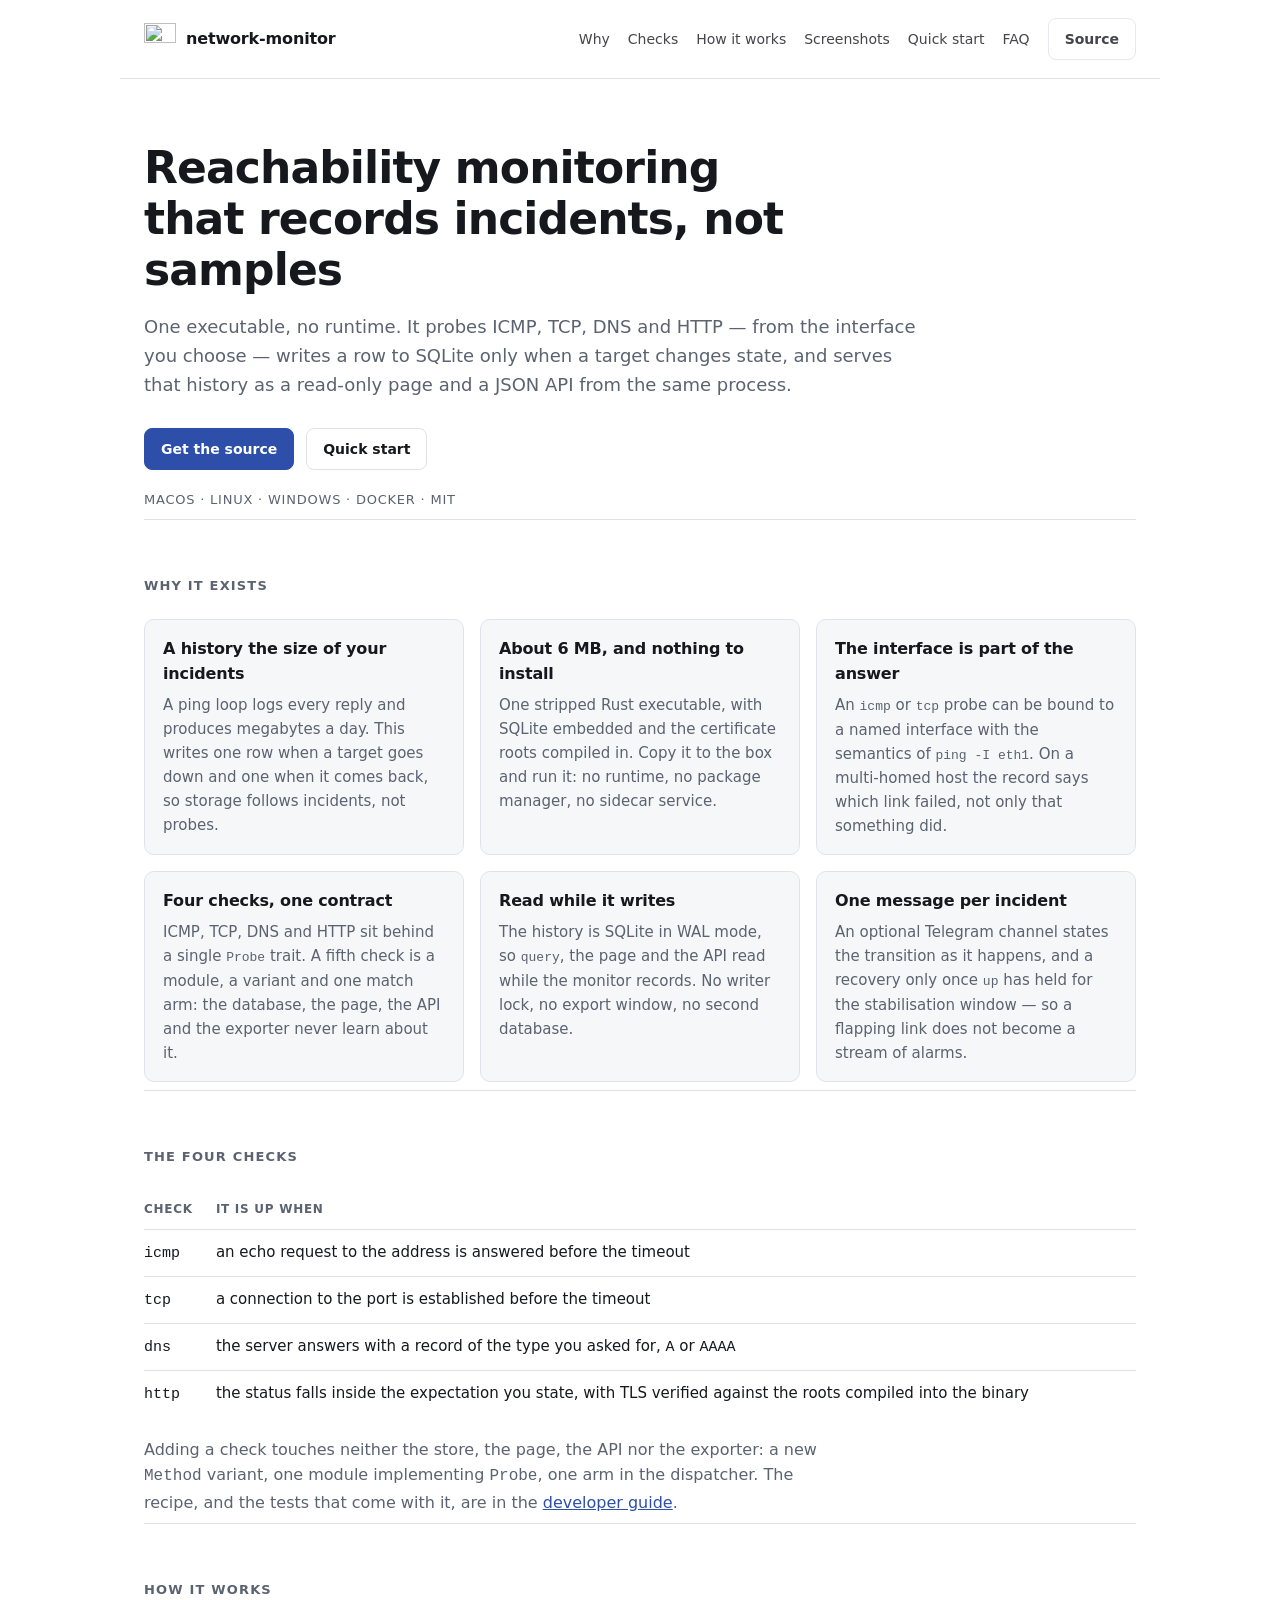
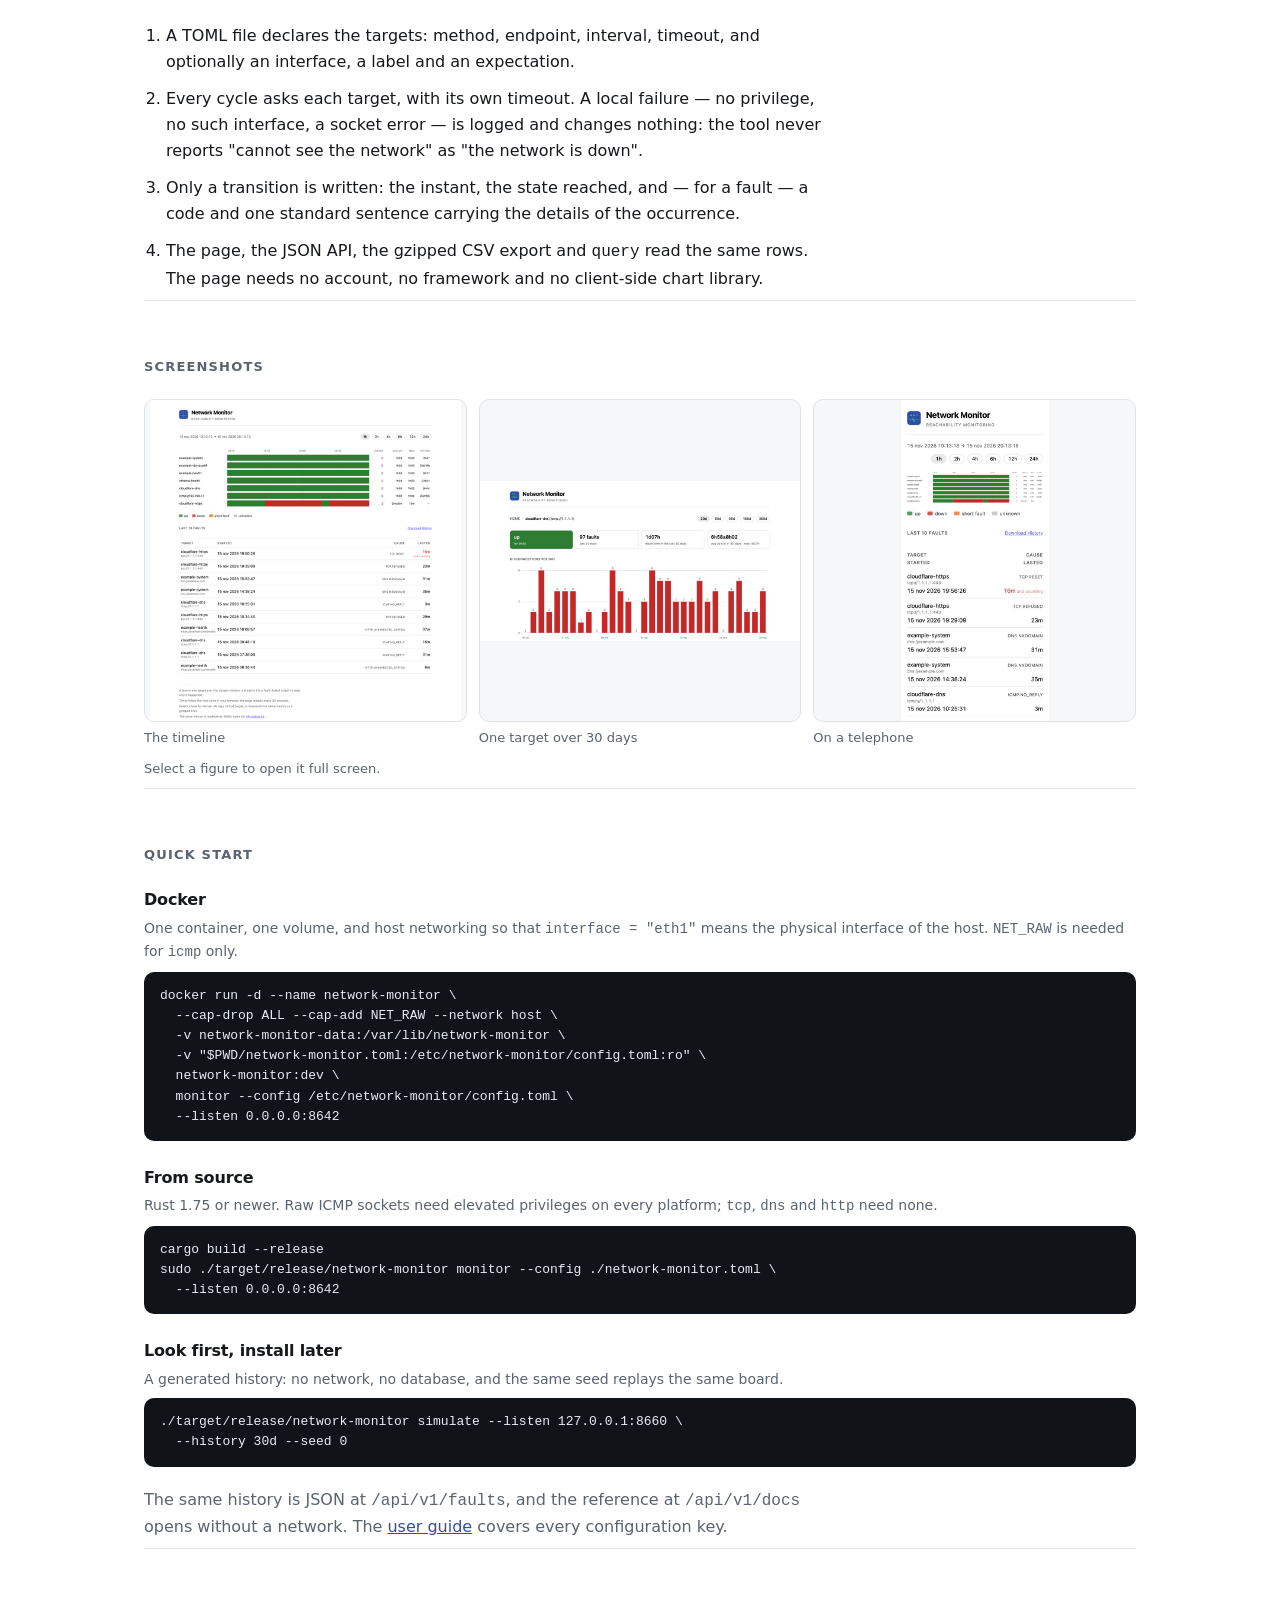
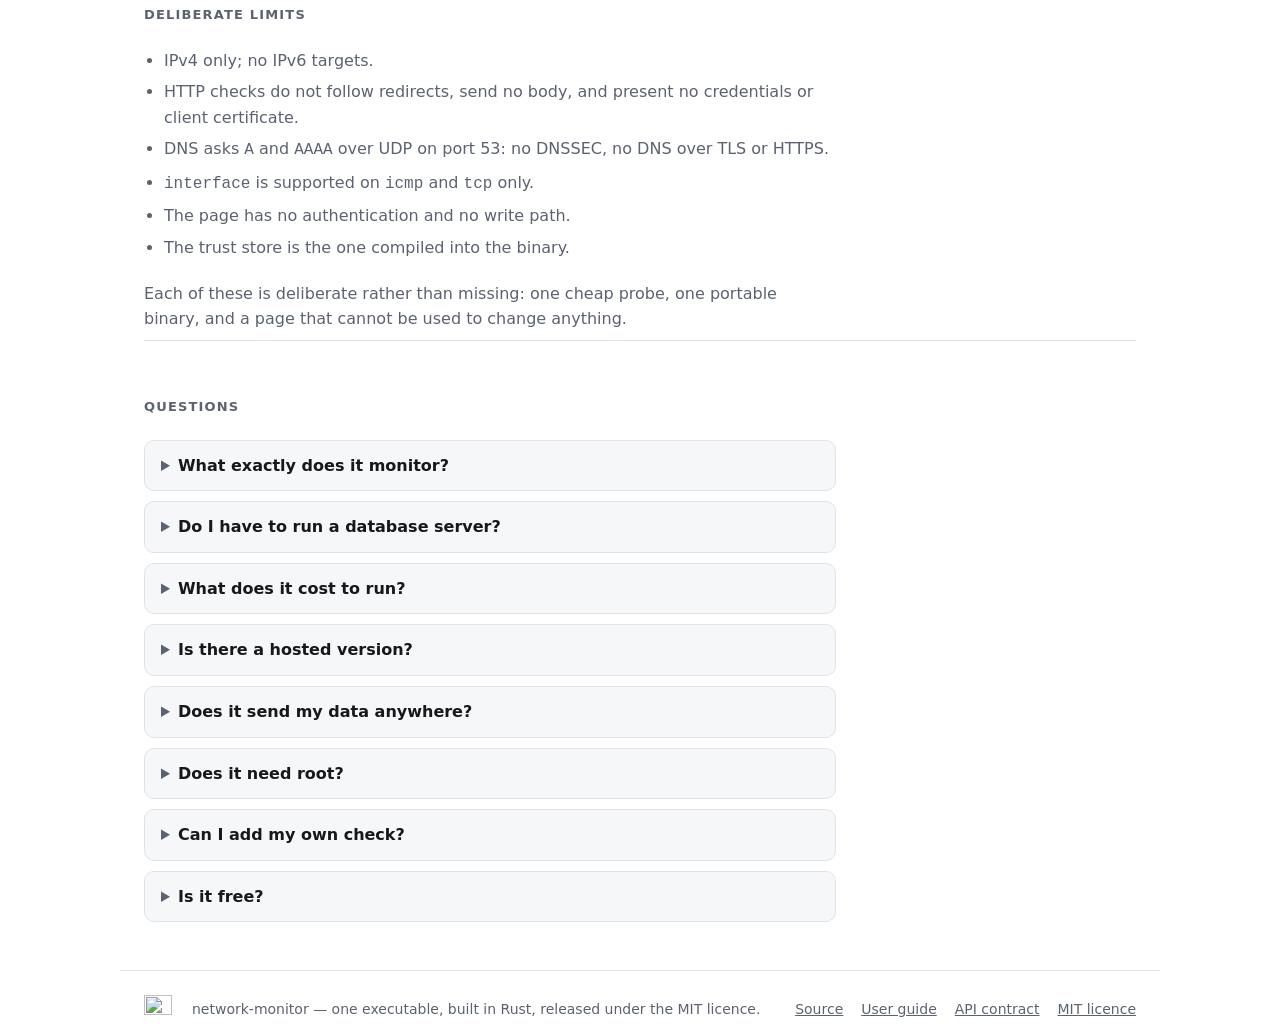
==== site/index.html @ fc05e552 "feat: github landing page" ====
<!doctype html>
<html lang="en">
<head>
<meta charset="utf-8">
<meta name="viewport" content="width=device-width, initial-scale=1">
<title>network-monitor — a lightweight reachability monitor</title>
<meta name="description" content="One executable that probes ICMP, TCP, DNS and HTTP, records only state changes in SQLite, and serves a read-only history page and a JSON API.">
<link rel="canonical" href="https://dashie.github.io/network-monitor/">
<meta property="og:type" content="website">
<meta property="og:title" content="network-monitor — a lightweight reachability monitor">
<meta property="og:description" content="Probes ICMP, TCP, DNS and HTTP, records only state changes, and serves the history as a page and a JSON API. One executable, about 6 MB, no runtime.">
<meta property="og:url" content="https://dashie.github.io/network-monitor/">
<meta property="og:image" content="https://dashie.github.io/network-monitor/assets/og.jpg">
<meta property="og:image:width" content="1200">
<meta property="og:image:height" content="630">
<meta name="twitter:card" content="summary_large_image">
<link rel="icon" type="image/svg+xml" href="assets/icon.svg">
<link rel="icon" type="image/png" sizes="32x32" href="assets/favicon-32.png">
<link rel="stylesheet" href="style.css">
<script type="application/ld+json">
{
  "@context": "https://schema.org",
  "@type": "SoftwareApplication",
  "name": "network-monitor",
  "description": "Reachability monitor that records state transitions of ICMP, TCP, DNS and HTTP targets in an embedded SQLite history and serves them as a read-only page and a JSON API.",
  "url": "https://dashie.github.io/network-monitor/",
  "applicationCategory": "DeveloperApplication",
  "operatingSystem": "macOS, Linux, Windows",
  "isAccessibleForFree": true,
  "offers": {
    "@type": "Offer",
    "price": "0",
    "priceCurrency": "USD"
  },
  "license": "https://github.com/dashie/network-monitor/blob/main/LICENSE"
}
</script>
</head>
<body>
<a class="skip" href="#top">Skip to content</a>

<header class="site-header">
  <a class="wordmark" href="#top">
    <img src="assets/icon.svg" alt="" width="32" height="32">
    <span>network-monitor</span>
  </a>
  <nav aria-label="Sections">
    <a href="#why">Why</a>
    <a href="#checks">Checks</a>
    <a href="#how-it-works">How it works</a>
    <a href="#screenshots">Screenshots</a>
    <a href="#quick-start">Quick start</a>
    <a href="#faq">FAQ</a>
    <a class="button" href="https://github.com/dashie/network-monitor">Source</a>
  </nav>
</header>

<main>

  <section id="top" class="hero">
    <h1>Reachability monitoring that records incidents, not samples</h1>
    <p class="lead">One executable, no runtime. It probes ICMP, TCP, DNS and HTTP — from the interface
      you choose — writes a row to SQLite only when a target changes state, and serves that history as
      a read-only page and a JSON API from the same process.</p>
    <p class="actions">
      <a class="button primary" href="https://github.com/dashie/network-monitor">Get the source</a>
      <a class="button" href="#quick-start">Quick start</a>
    </p>
    <p class="platforms">macOS · Linux · Windows · Docker · MIT</p>
  </section>

  <section id="why">
    <h2>Why it exists</h2>
    <div class="cards">
      <article class="card">
        <h3>A history the size of your incidents</h3>
        <p>A ping loop logs every reply and produces megabytes a day. This writes one row when a target
          goes down and one when it comes back, so storage follows incidents, not probes.</p>
      </article>
      <article class="card">
        <h3>About 6 MB, and nothing to install</h3>
        <p>One stripped Rust executable, with SQLite embedded and the certificate roots compiled in.
          Copy it to the box and run it: no runtime, no package manager, no sidecar service.</p>
      </article>
      <article class="card">
        <h3>The interface is part of the answer</h3>
        <p>An <code>icmp</code> or <code>tcp</code> probe can be bound to a named interface with the
          semantics of <code>ping -I eth1</code>. On a multi-homed host the record says which link
          failed, not only that something did.</p>
      </article>
      <article class="card">
        <h3>Four checks, one contract</h3>
        <p>ICMP, TCP, DNS and HTTP sit behind a single <code>Probe</code> trait. A fifth check is a
          module, a variant and one match arm: the database, the page, the API and the exporter never
          learn about it.</p>
      </article>
      <article class="card">
        <h3>Read while it writes</h3>
        <p>The history is SQLite in WAL mode, so <code>query</code>, the page and the API read while the
          monitor records. No writer lock, no export window, no second database.</p>
      </article>
      <article class="card">
        <h3>One message per incident</h3>
        <p>An optional Telegram channel states the transition as it happens, and a recovery only once
          <code>up</code> has held for the stabilisation window — so a flapping link does not become a
          stream of alarms.</p>
      </article>
    </div>
  </section>

  <section id="checks">
    <h2>The four checks</h2>
    <div class="table-scroll">
      <table>
        <thead><tr><th>Check</th><th>It is up when</th></tr></thead>
        <tbody>
          <tr><td><code>icmp</code></td>
            <td>an echo request to the address is answered before the timeout</td></tr>
          <tr><td><code>tcp</code></td>
            <td>a connection to the port is established before the timeout</td></tr>
          <tr><td><code>dns</code></td>
            <td>the server answers with a record of the type you asked for, <code>A</code> or
              <code>AAAA</code></td></tr>
          <tr><td><code>http</code></td>
            <td>the status falls inside the expectation you state, with TLS verified against the roots
              compiled into the binary</td></tr>
        </tbody>
      </table>
    </div>
    <p class="extension">Adding a check touches neither the store, the page, the API nor the exporter: a
      new <code>Method</code> variant, one module implementing <code>Probe</code>, one arm in the
      dispatcher. The recipe, and the tests that come with it, are in the
      <a href="https://github.com/dashie/network-monitor/blob/main/docs/DEVELOPER-GUIDE.md#adding-a-probe-type">developer
      guide</a>.</p>
  </section>

  <section id="how-it-works">
    <h2>How it works</h2>
    <ol class="steps">
      <li>A TOML file declares the targets: method, endpoint, interval, timeout, and optionally an
        interface, a label and an expectation.</li>
      <li>Every cycle asks each target, with its own timeout. A local failure — no privilege, no such
        interface, a socket error — is logged and changes nothing: the tool never reports "cannot see
        the network" as "the network is down".</li>
      <li>Only a transition is written: the instant, the state reached, and — for a fault — a code and
        one standard sentence carrying the details of the occurrence.</li>
      <li>The page, the JSON API, the gzipped CSV export and <code>query</code> read the same rows. The
        page needs no account, no framework and no client-side chart library.</li>
    </ol>
  </section>

  <section id="screenshots">
    <h2>Screenshots</h2>
    <div class="shots">
      <figure class="shot">
        <a href="#shot-timeline" aria-label="Open the timeline screenshot full screen">
          <img src="assets/timeline.jpg" width="1040" height="1072" loading="lazy"
            alt="The timeline page: one lane per target over the last hour, green for up and red for down, with the last ten faults stating the target, the start, the cause code and the duration.">
        </a>
        <figcaption>The timeline</figcaption>
      </figure>
      <figure class="shot">
        <a href="#shot-target" aria-label="Open the screenshot of one target over 30 days full screen">
          <img src="assets/target.jpg" width="1040" height="520" loading="lazy"
            alt="One target over 30 days: four widgets stating the state, the number of faults, the down time and the average up run, then one bar per day.">
        </a>
        <figcaption>One target over 30 days</figcaption>
      </figure>
      <figure class="shot">
        <a href="#shot-phone" aria-label="Open the screenshot of the page on a telephone full screen">
          <img src="assets/narrow.jpg" width="500" height="1082" loading="lazy"
            alt="The same timeline on a narrow window: each fault row states the target and the start on the left and the cause and the duration on the right.">
        </a>
        <figcaption>On a telephone</figcaption>
      </figure>
    </div>
    <p class="shots-hint">Select a figure to open it full screen.</p>
    <div class="viewer" id="shot-timeline" role="dialog" aria-label="The timeline page, full screen">
      <a class="viewer-close" href="#screenshots" aria-label="Close"></a>
      <img src="assets/timeline.jpg" width="1040" height="1072" alt="The timeline page: one lane per target over the last hour, with the last ten faults and their causes.">
      <p>One lane per target; a break in a lane is a fault, and the last ten faults state the target,
        the start, the cause code and how long it lasted.</p>
    </div>
    <div class="viewer" id="shot-target" role="dialog" aria-label="One target over 30 days, full screen">
      <a class="viewer-close" href="#screenshots" aria-label="Close"></a>
      <img src="assets/target.jpg" width="1040" height="520" alt="One target over 30 days: four widgets, then one bar per day.">
      <p>The state, the faults, the down time and the average <code>up</code> run, then one bar per day.</p>
    </div>
    <div class="viewer" id="shot-phone" role="dialog" aria-label="The page on a telephone, full screen">
      <a class="viewer-close" href="#screenshots" aria-label="Close"></a>
      <img src="assets/narrow.jpg" width="500" height="1082" alt="The same timeline on a narrow window: each fault row states two values in two columns of two lines.">
      <p>Each row folds into two columns of two lines; no value is broken across lines and no figure is
        cut.</p>
    </div>
  </section>

  <section id="quick-start">
    <h2>Quick start</h2>
    <div class="snippets">
      <div class="snippet">
        <h3>Docker</h3>
        <p>One container, one volume, and host networking so that <code>interface = "eth1"</code> means
          the physical interface of the host. <code>NET_RAW</code> is needed for <code>icmp</code> only.</p>
        <pre><code>docker run -d --name network-monitor \
  --cap-drop ALL --cap-add NET_RAW --network host \
  -v network-monitor-data:/var/lib/network-monitor \
  -v "$PWD/network-monitor.toml:/etc/network-monitor/config.toml:ro" \
  network-monitor:dev \
  monitor --config /etc/network-monitor/config.toml \
  --listen 0.0.0.0:8642</code></pre>
      </div>
      <div class="snippet">
        <h3>From source</h3>
        <p>Rust 1.75 or newer. Raw ICMP sockets need elevated privileges on every platform;
          <code>tcp</code>, <code>dns</code> and <code>http</code> need none.</p>
        <pre><code>cargo build --release
sudo ./target/release/network-monitor monitor --config ./network-monitor.toml \
  --listen 0.0.0.0:8642</code></pre>
      </div>
      <div class="snippet">
        <h3>Look first, install later</h3>
        <p>A generated history: no network, no database, and the same seed replays the same board.</p>
        <pre><code>./target/release/network-monitor simulate --listen 127.0.0.1:8660 \
  --history 30d --seed 0</code></pre>
      </div>
    </div>
    <p class="note">The same history is JSON at <code>/api/v1/faults</code>, and the reference at
      <code>/api/v1/docs</code> opens without a network. The
      <a href="https://github.com/dashie/network-monitor/blob/main/docs/USER-GUIDE.md">user guide</a>
      covers every configuration key.</p>
  </section>

  <section id="limits">
    <h2>Deliberate limits</h2>
    <ul class="limits">
      <li>IPv4 only; no IPv6 targets.</li>
      <li>HTTP checks do not follow redirects, send no body, and present no credentials or client
        certificate.</li>
      <li>DNS asks <code>A</code> and <code>AAAA</code> over UDP on port 53: no DNSSEC, no DNS over TLS
        or HTTPS.</li>
      <li><code>interface</code> is supported on <code>icmp</code> and <code>tcp</code> only.</li>
      <li>The page has no authentication and no write path.</li>
      <li>The trust store is the one compiled into the binary.</li>
    </ul>
    <p class="note">Each of these is deliberate rather than missing: one cheap probe, one portable
      binary, and a page that cannot be used to change anything.</p>
  </section>

  <section id="faq">
    <h2>Questions</h2>
    <div class="faq">
      <details>
        <summary>What exactly does it monitor?</summary>
        <p>Targets you declare: an address over ICMP, a port over TCP, a DNS record, or an HTTP status
          that must fall inside an expectation. Each is <code>unknown</code>, <code>up</code> or
          <code>down</code>, and only a change is recorded.</p>
      </details>
      <details>
        <summary>Do I have to run a database server?</summary>
        <p>No. The history is one SQLite file next to the binary, in WAL mode, so it can be read while
          the monitor writes.</p>
      </details>
      <details>
        <summary>What does it cost to run?</summary>
        <p>One process and one file, with no service beside them to keep alive. What it uses follows the
          number of targets and the interval you choose; there is no cloud, no account and no
          subscription.</p>
      </details>
      <details>
        <summary>Is there a hosted version?</summary>
        <p>No. It runs where the network is — a laptop, a container, an appliance — and is read from
          there.</p>
      </details>
      <details>
        <summary>Does it send my data anywhere?</summary>
        <p>Only if you enable the Telegram channel, which sends one message per incident. The page and
          the JSON API answer on the address you bind, and <code>serve</code> binds
          <code>127.0.0.1</code> unless you say otherwise.</p>
      </details>
      <details>
        <summary>Does it need root?</summary>
        <p>Only <code>icmp</code>: raw sockets need <code>root</code>, <code>CAP_NET_RAW</code> or
          Administrator. <code>tcp</code>, <code>dns</code> and <code>http</code> run unprivileged, so a
          container started with <code>--cap-drop ALL</code> still monitors without a capability.</p>
      </details>
      <details>
        <summary>Can I add my own check?</summary>
        <p>Yes, and that is what the design is for: one <code>Probe</code> trait, one
          <code>Method</code> variant, one module. The
          <a href="https://github.com/dashie/network-monitor/blob/main/docs/DEVELOPER-GUIDE.md#adding-a-probe-type">developer
          guide</a> gives the steps and the tests that come with them.</p>
      </details>
      <details>
        <summary>Is it free?</summary>
        <p>Yes. It is released under the
          <a href="https://github.com/dashie/network-monitor/blob/main/LICENSE">MIT licence</a>: use it,
          change it, ship it, with no account and no fee.</p>
      </details>
    </div>
  </section>

</main>

<footer>
  <img src="assets/icon.svg" alt="" width="28" height="28">
  <p class="provenance">network-monitor — one executable, built in Rust, released under the MIT
    licence.</p>
  <nav aria-label="Elsewhere">
    <a href="https://github.com/dashie/network-monitor">Source</a>
    <a href="https://github.com/dashie/network-monitor/blob/main/docs/USER-GUIDE.md">User guide</a>
    <a href="https://github.com/dashie/network-monitor/blob/main/assets/api/openapi.json">API contract</a>
    <a href="https://github.com/dashie/network-monitor/blob/main/LICENSE">MIT licence</a>
  </nav>
</footer>

</body>
</html>
---- site/style.css ----
/* The landing page, one file. No framework, no script, no external font: the page is the
   document and this stylesheet, and nothing is fetched from a third party. The palette is
   the one the served page uses, so the product and its description look like one thing. */

:root {
  color-scheme: light dark;
  --brand: #2d4ea9;
  --up: #2d7d46;
  --down: #c62828;
  --alert: #b25000;
  --ink: #16181d;
  --muted: #5b6270;
  --bg: #ffffff;
  --surface: #f6f7f9;
  --rule: #dfe3e9;
  --code-bg: #101318;
  --code-ink: #e8ecf3;
  --measure: 68ch;
}

@media (prefers-color-scheme: dark) {
  :root {
    --alert: #ffab40;
    --ink: #e9ecf1;
    --muted: #a3abb9;
    --bg: #14171c;
    --surface: #1c2027;
    --rule: #2c323c;
    --code-bg: #0b0d10;
    --code-ink: #e8ecf3;
  }
}

* { box-sizing: border-box; }

html { scroll-behavior: smooth; }

body {
  margin: 0;
  background: var(--bg);
  color: var(--ink);
  font: 16px/1.6 system-ui, -apple-system, "Segoe UI", sans-serif;
  -webkit-text-size-adjust: 100%;
}

img { max-width: 100%; height: auto; }

a { color: var(--brand); }
a:hover { text-decoration-thickness: 2px; }
:focus-visible { outline: 2px solid var(--brand); outline-offset: 3px; border-radius: 3px; }

.skip {
  position: absolute;
  left: -9999px;
  top: 0;
  padding: 10px 16px;
  background: var(--surface);
  border: 1px solid var(--rule);
  color: var(--ink);
  text-decoration: none;
  z-index: 10;
}
.skip:focus { left: 8px; top: 8px; }

/* The header carries the mark and the way to each block. It wraps on a narrow screen
   instead of scrolling the page sideways. */
.site-header {
  display: flex;
  flex-wrap: wrap;
  align-items: center;
  gap: 12px 24px;
  max-width: 1040px;
  margin: 0 auto;
  padding: 18px 24px;
  border-bottom: 1px solid var(--rule);
}
.wordmark {
  display: inline-flex;
  align-items: center;
  gap: 10px;
  margin-right: auto;
  color: inherit;
  text-decoration: none;
  font-weight: 600;
  letter-spacing: -0.01em;
}
.site-header nav {
  display: flex;
  flex-wrap: wrap;
  align-items: center;
  gap: 6px 18px;
  font-size: 14px;
}
.site-header nav a { color: inherit; text-decoration: none; opacity: 0.8; }
.site-header nav a:hover { opacity: 1; }

main { max-width: 1040px; margin: 0 auto; padding: 0 24px; }

section { padding: 56px 0 8px; }
section + section { border-top: 1px solid var(--rule); }

h1 {
  margin: 0 0 18px;
  font-size: clamp(28px, 5vw, 44px);
  line-height: 1.15;
  letter-spacing: -0.02em;
  max-width: 22ch;
}
h2 {
  margin: 0 0 22px;
  font-size: 13px;
  font-weight: 600;
  letter-spacing: 0.09em;
  text-transform: uppercase;
  color: var(--muted);
}
h3 { margin: 0 0 6px; font-size: 16px; letter-spacing: -0.01em; }

.hero { padding-top: 64px; }
.lead { max-width: var(--measure); margin: 0 0 28px; font-size: 18px; color: var(--muted); }
.actions { display: flex; flex-wrap: wrap; gap: 12px; margin: 0 0 20px; }
.platforms {
  margin: 0;
  font-size: 13px;
  letter-spacing: 0.06em;
  text-transform: uppercase;
  color: var(--muted);
}

.button {
  display: inline-block;
  padding: 9px 16px;
  border: 1px solid var(--rule);
  border-radius: 8px;
  color: inherit;
  text-decoration: none;
  font-size: 14px;
  font-weight: 600;
}
.button:hover { border-color: var(--ink); }
.button.primary { background: var(--brand); border-color: var(--brand); color: #ffffff; }

/* Cards: one column on a phone, more when the width allows. */
.cards {
  display: grid;
  gap: 16px;
  grid-template-columns: repeat(auto-fit, minmax(17rem, 1fr));
}
.card {
  padding: 16px 18px;
  background: var(--surface);
  border: 1px solid var(--rule);
  border-radius: 10px;
}
.card p { margin: 0; color: var(--muted); font-size: 15px; }
.card code { font-size: 13px; }

.table-scroll { overflow-x: auto; }
table {
  width: 100%;
  border-collapse: collapse;
  font-size: 15px;
}
th, td { text-align: left; padding: 10px 16px 10px 0; vertical-align: top; }
th {
  font-size: 12px;
  letter-spacing: 0.06em;
  text-transform: uppercase;
  color: var(--muted);
  border-bottom: 1px solid var(--rule);
}
tbody tr + tr td { border-top: 1px solid var(--rule); }
td code { white-space: nowrap; }
.extension, .note { max-width: var(--measure); margin: 20px 0 0; color: var(--muted); }

.steps { max-width: var(--measure); margin: 0; padding-left: 22px; }
.steps li { margin-bottom: 12px; }
.steps li:last-child { margin-bottom: 0; }

/* Three slides on one row, each in the same square frame. The captures have three different
   shapes — 0.97:1, 2:1 and 0.46:1 — so every frame shows its whole picture at its own
   proportions and lets the frame fill the rest: a square tile is the one shape that leaves no
   capture a sliver, and `contain` keeps the ratio instead of cropping it away. */
.shots { display: grid; grid-template-columns: repeat(3, 1fr); gap: 12px; }
.shots .shot { margin: 0; }
.shots a {
  display: block;
  aspect-ratio: 1;
  overflow: hidden;
  background: color-mix(in srgb, var(--rule) 30%, Canvas);
  border: 1px solid var(--rule);
  border-radius: 10px;
}
.shots a:hover, .shots a:focus-visible { border-color: var(--brand); }
.shots img {
  display: block;
  width: 100%;
  height: 100%;
  object-fit: contain;
}
.shots figcaption { margin-top: 6px; font-size: 13px; color: var(--muted); }
.shots-hint { margin: 10px 0 0; font-size: 13px; color: var(--muted); }

/* A slide opens over the page. The overlay is a `:target`, so one click opens it and one click on
   the backdrop closes it, with no script: the page keeps a single `<script>` and that is the
   structured data. Escape does not close it — there is nothing to bind the key to. */
.viewer { position: fixed; inset: 0; z-index: 10; display: none; }
.viewer:target { display: grid; place-items: center; padding: 24px; }
.viewer-close { position: absolute; inset: 0; background: rgba(10, 14, 22, 0.88); }
/* The picture keeps its own proportions inside the viewport. `width`/`height: auto` make the box
   follow the ratio stated by the `<img>`; without them a binding `max-height` clamps the box and
   the picture is stretched to fill it, and `object-fit: contain` covers the case where the ratio
   and the box ever disagree. */
.viewer img {
  position: relative;
  width: auto;
  height: auto;
  max-width: calc(100vw - 48px);
  max-height: calc(100vh - 96px);
  object-fit: contain;
  border-radius: 8px;
  box-shadow: 0 24px 60px rgba(0, 0, 0, 0.45);
}
.viewer p {
  position: relative;
  max-width: 68ch;
  margin: 10px auto 0;
  font-size: 13px;
  color: #e8eaee;
  text-align: center;
}

.snippets { display: grid; gap: 24px; grid-template-columns: minmax(0, 1fr); }
.snippet h3 { margin-bottom: 4px; }
.snippet p { margin: 0 0 8px; color: var(--muted); font-size: 14px; }
pre {
  margin: 0;
  padding: 14px 16px;
  overflow-x: auto;
  background: var(--code-bg);
  color: var(--code-ink);
  border-radius: 10px;
  font: 13px/1.55 ui-monospace, SFMono-Regular, Menlo, Consolas, monospace;
}
code { font-family: ui-monospace, SFMono-Regular, Menlo, Consolas, monospace; }

.limits { max-width: var(--measure); margin: 0; padding-left: 20px; color: var(--muted); }
.limits li { margin-bottom: 6px; }

.faq { display: grid; gap: 10px; max-width: var(--measure); }
details {
  padding: 12px 16px;
  background: var(--surface);
  border: 1px solid var(--rule);
  border-radius: 10px;
}
summary { cursor: pointer; font-weight: 600; }
summary::marker { color: var(--muted); }
details p { margin: 10px 0 0; color: var(--muted); font-size: 15px; }

footer {
  max-width: 1040px;
  margin: 40px auto 0;
  padding: 24px;
  border-top: 1px solid var(--rule);
  display: flex;
  flex-wrap: wrap;
  align-items: center;
  gap: 8px 20px;
  font-size: 14px;
  color: var(--muted);
}
footer p { margin: 0; margin-right: auto; }
footer nav { display: flex; flex-wrap: wrap; gap: 8px 18px; }
footer nav a { color: inherit; }

@media (max-width: 620px) {
  .site-header, main, footer { padding-left: 16px; padding-right: 16px; }
  .site-header { padding-top: 14px; padding-bottom: 14px; }
  section { padding-top: 40px; }
  .hero { padding-top: 44px; }
}
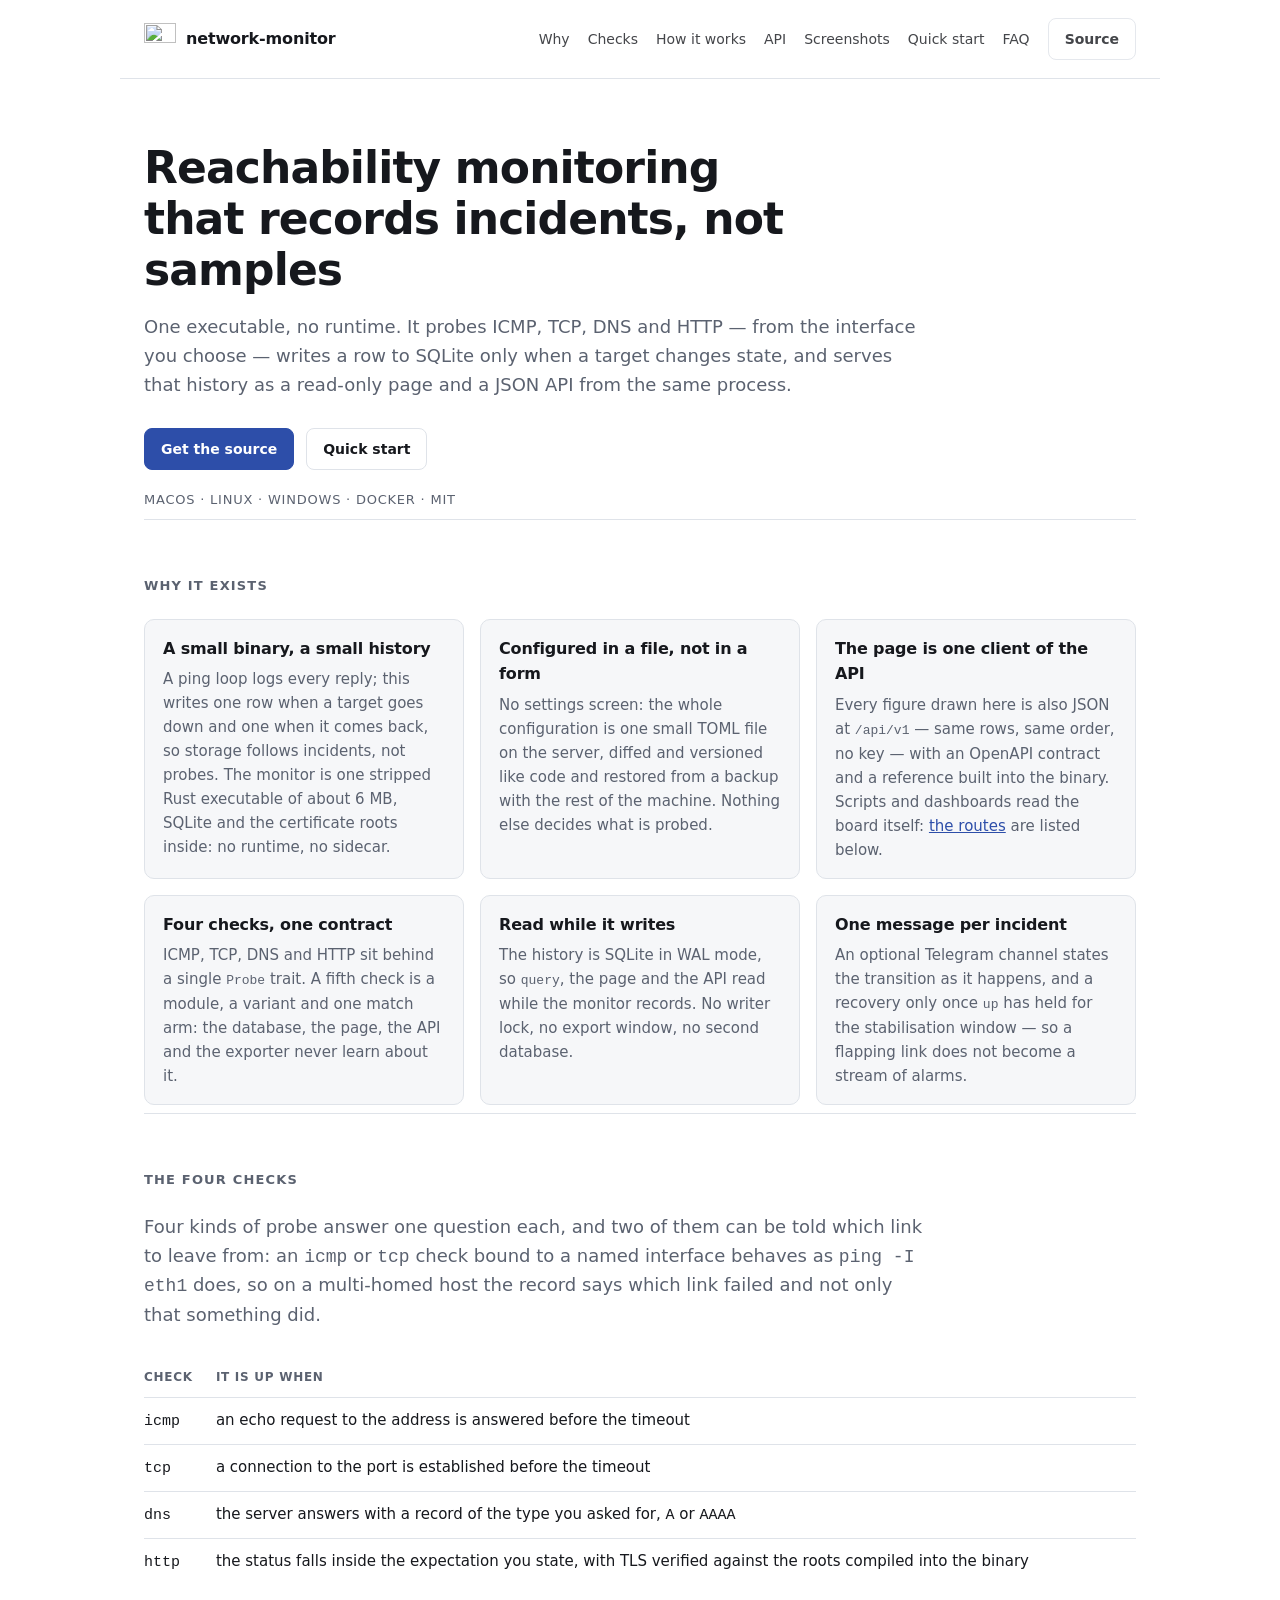
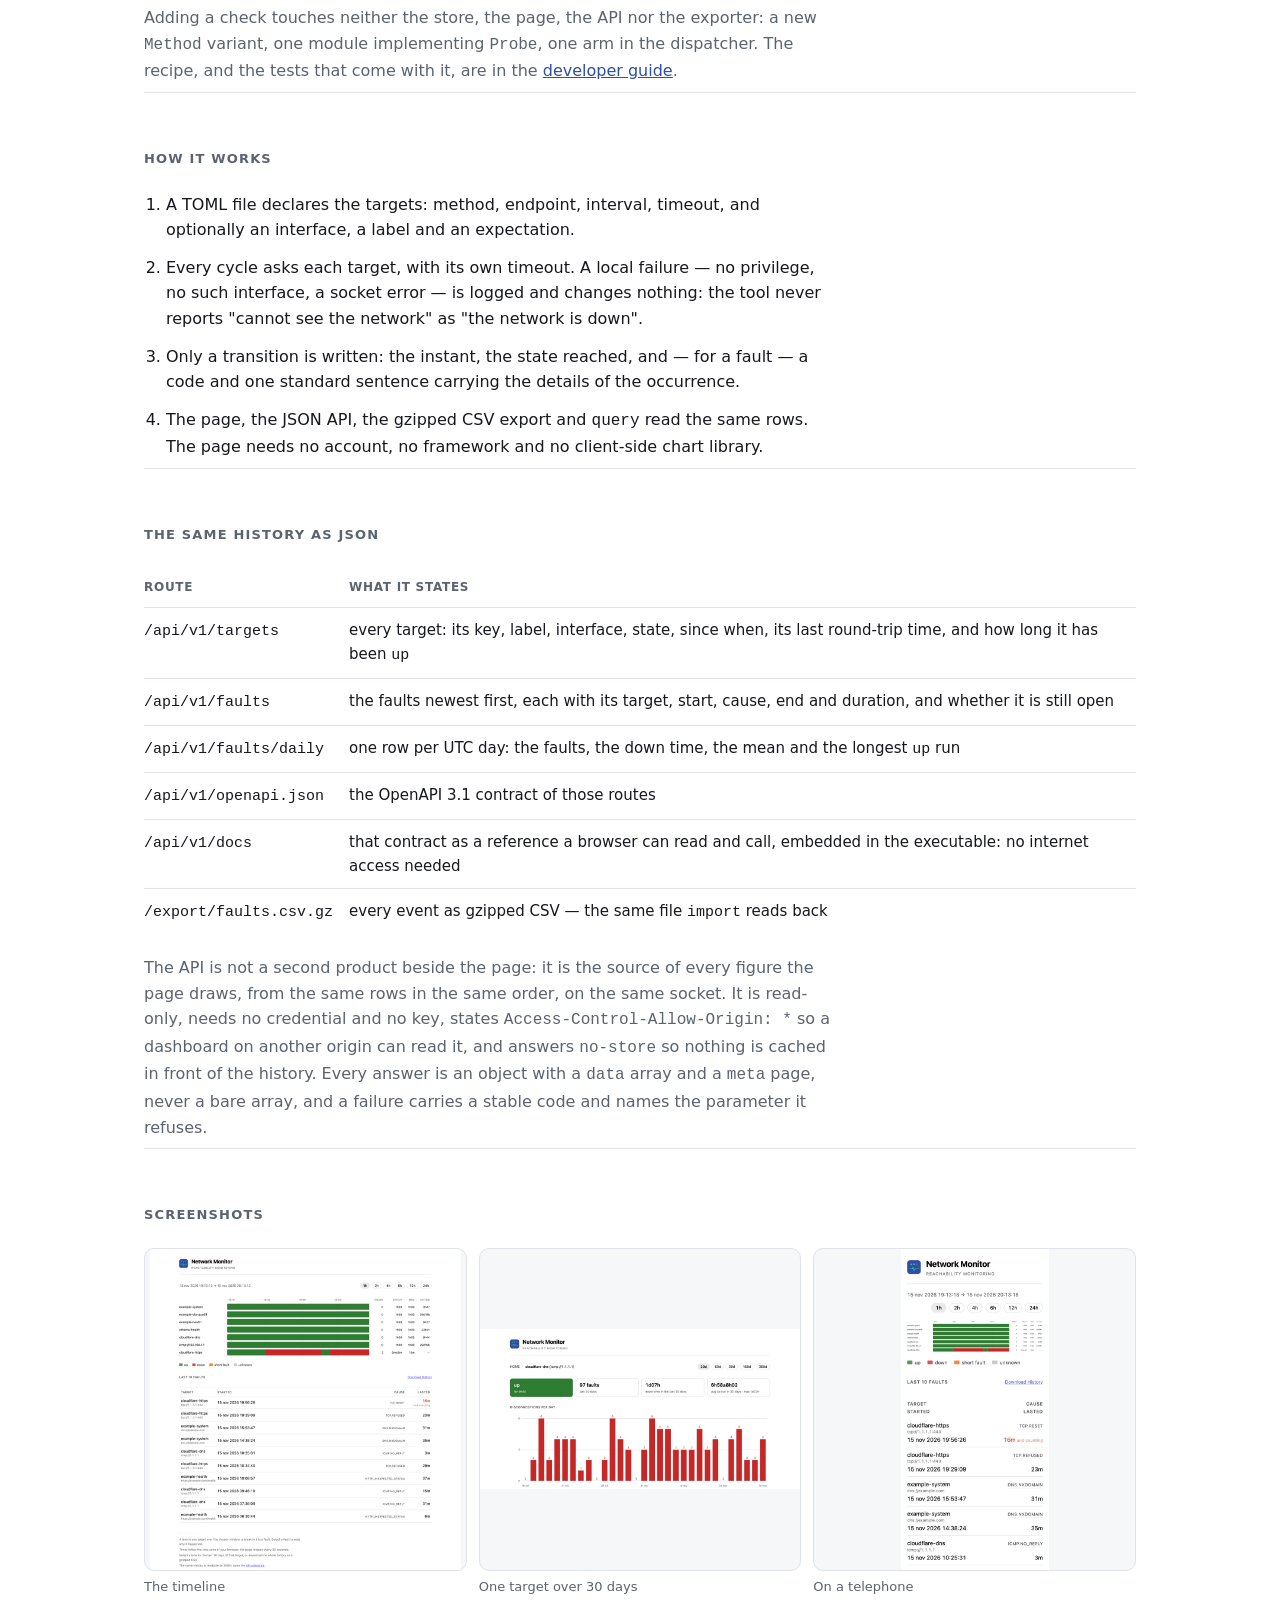
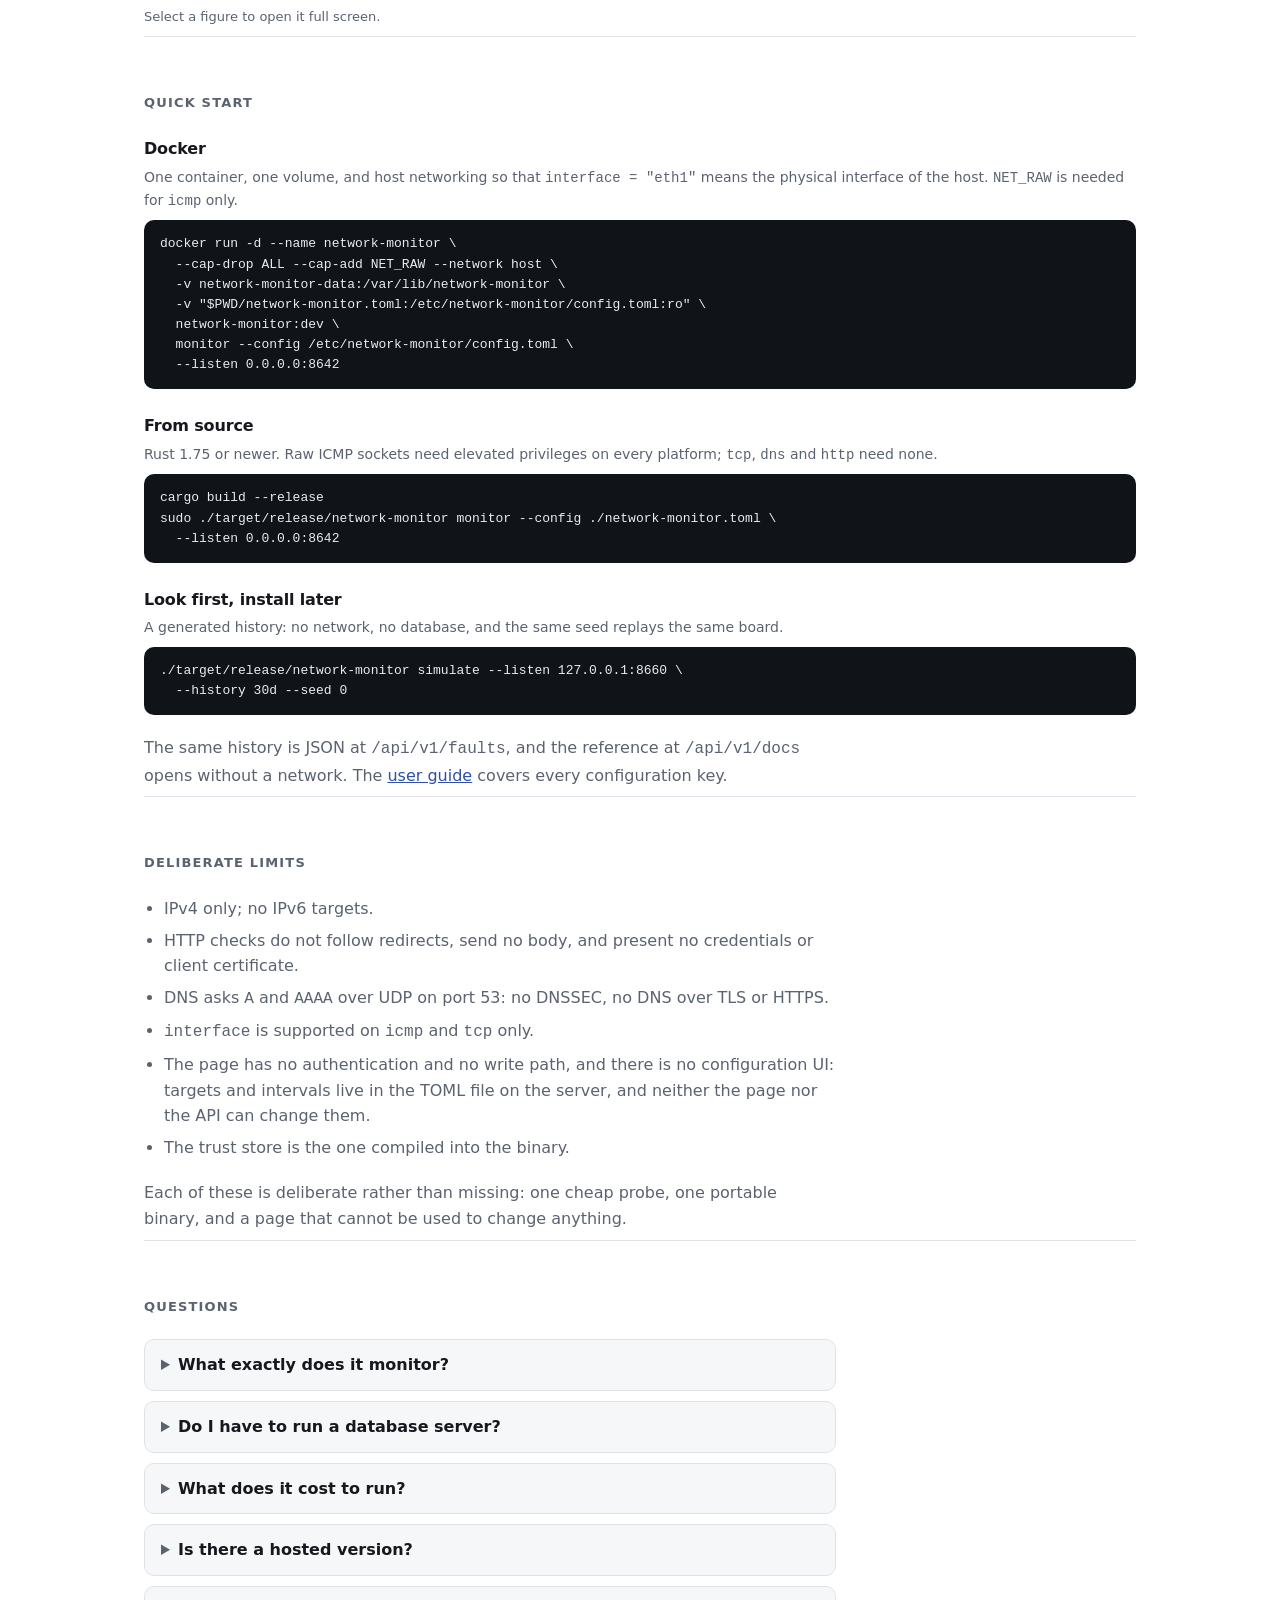
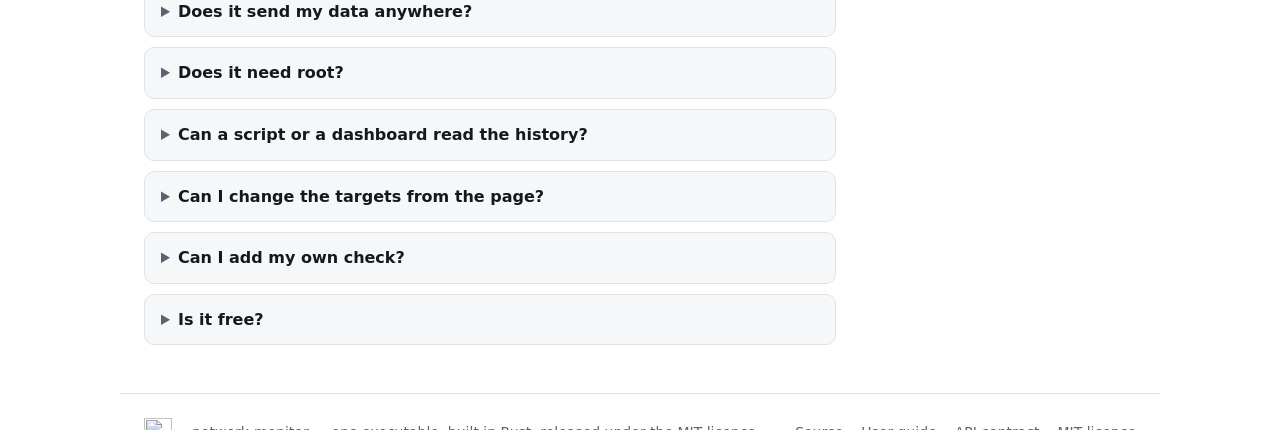
==== commit 0712ec0e: "feat(site): minor changes on landing page" ====
--- a/site/index.html
+++ b/site/index.html
@@ -48,6 +48,7 @@
     <a href="#why">Why</a>
     <a href="#checks">Checks</a>
     <a href="#how-it-works">How it works</a>
+    <a href="#api">API</a>
     <a href="#screenshots">Screenshots</a>
     <a href="#quick-start">Quick start</a>
     <a href="#faq">FAQ</a>
@@ -73,20 +74,22 @@
     <h2>Why it exists</h2>
     <div class="cards">
       <article class="card">
-        <h3>A history the size of your incidents</h3>
-        <p>A ping loop logs every reply and produces megabytes a day. This writes one row when a target
-          goes down and one when it comes back, so storage follows incidents, not probes.</p>
-      </article>
-      <article class="card">
-        <h3>About 6 MB, and nothing to install</h3>
-        <p>One stripped Rust executable, with SQLite embedded and the certificate roots compiled in.
-          Copy it to the box and run it: no runtime, no package manager, no sidecar service.</p>
-      </article>
-      <article class="card">
-        <h3>The interface is part of the answer</h3>
-        <p>An <code>icmp</code> or <code>tcp</code> probe can be bound to a named interface with the
-          semantics of <code>ping -I eth1</code>. On a multi-homed host the record says which link
-          failed, not only that something did.</p>
+        <h3>A small binary, a small history</h3>
+        <p>A ping loop logs every reply; this writes one row when a target goes down and one when it
+          comes back, so storage follows incidents, not probes. The monitor is one stripped Rust
+          executable of about 6 MB, SQLite and the certificate roots inside: no runtime, no sidecar.</p>
+      </article>
+      <article class="card">
+        <h3>Configured in a file, not in a form</h3>
+        <p>No settings screen: the whole configuration is one small TOML file on the server, diffed
+          and versioned like code and restored from a backup with the rest of the machine. Nothing else
+          decides what is probed.</p>
+      </article>
+      <article class="card">
+        <h3>The page is one client of the API</h3>
+        <p>Every figure drawn here is also JSON at <code>/api/v1</code> — same rows, same order, no key
+          — with an OpenAPI contract and a reference built into the binary. Scripts and dashboards read
+          the board itself: <a href="#api">the routes</a> are listed below.</p>
       </article>
       <article class="card">
         <h3>Four checks, one contract</h3>
@@ -110,6 +113,10 @@
 
   <section id="checks">
     <h2>The four checks</h2>
+    <p class="lead">Four kinds of probe answer one question each, and two of them can be told which link
+      to leave from: an <code>icmp</code> or <code>tcp</code> check bound to a named interface behaves
+      as <code>ping -I eth1</code> does, so on a multi-homed host the record says which link failed and
+      not only that something did.</p>
     <div class="table-scroll">
       <table>
         <thead><tr><th>Check</th><th>It is up when</th></tr></thead>
@@ -147,6 +154,40 @@
       <li>The page, the JSON API, the gzipped CSV export and <code>query</code> read the same rows. The
         page needs no account, no framework and no client-side chart library.</li>
     </ol>
+  </section>
+
+  <section id="api">
+    <h2>The same history as JSON</h2>
+    <div class="table-scroll">
+      <table>
+        <thead><tr><th>Route</th><th>What it states</th></tr></thead>
+        <tbody>
+          <tr><td><code>/api/v1/targets</code></td>
+            <td>every target: its key, label, interface, state, since when, its last round-trip time,
+              and how long it has been <code>up</code></td></tr>
+          <tr><td><code>/api/v1/faults</code></td>
+            <td>the faults newest first, each with its target, start, cause, end and duration, and
+              whether it is still open</td></tr>
+          <tr><td><code>/api/v1/faults/daily</code></td>
+            <td>one row per UTC day: the faults, the down time, the mean and the longest
+              <code>up</code> run</td></tr>
+          <tr><td><code>/api/v1/openapi.json</code></td>
+            <td>the OpenAPI 3.1 contract of those routes</td></tr>
+          <tr><td><code>/api/v1/docs</code></td>
+            <td>that contract as a reference a browser can read and call, embedded in the executable:
+              no internet access needed</td></tr>
+          <tr><td><code>/export/faults.csv.gz</code></td>
+            <td>every event as gzipped CSV — the same file <code>import</code> reads back</td></tr>
+        </tbody>
+      </table>
+    </div>
+    <p class="extension">The API is not a second product beside the page: it is the source of every
+      figure the page draws, from the same rows in the same order, on the same socket. It is read-only,
+      needs no credential and no key, states <code>Access-Control-Allow-Origin: *</code> so a dashboard
+      on another origin can read it, and answers <code>no-store</code> so nothing is cached in front of
+      the history. Every answer is an object with a <code>data</code> array and a
+      <code>meta</code> page, never a bare array, and a failure carries a stable code and names the
+      parameter it refuses.</p>
   </section>
 
   <section id="screenshots">
@@ -239,7 +280,9 @@
       <li>DNS asks <code>A</code> and <code>AAAA</code> over UDP on port 53: no DNSSEC, no DNS over TLS
         or HTTPS.</li>
       <li><code>interface</code> is supported on <code>icmp</code> and <code>tcp</code> only.</li>
-      <li>The page has no authentication and no write path.</li>
+      <li>The page has no authentication and no write path, and there is no configuration UI: targets
+        and intervals live in the TOML file on the server, and neither the page nor the API can change
+        them.</li>
       <li>The trust store is the one compiled into the binary.</li>
     </ul>
     <p class="note">Each of these is deliberate rather than missing: one cheap probe, one portable
@@ -282,6 +325,23 @@
         <p>Only <code>icmp</code>: raw sockets need <code>root</code>, <code>CAP_NET_RAW</code> or
           Administrator. <code>tcp</code>, <code>dns</code> and <code>http</code> run unprivileged, so a
           container started with <code>--cap-drop ALL</code> still monitors without a capability.</p>
+      </details>
+      <details>
+        <summary>Can a script or a dashboard read the history?</summary>
+        <p>Yes — the page is not the only surface. <code>GET /api/v1/targets</code>,
+          <code>GET /api/v1/faults</code> and <code>GET /api/v1/faults/daily</code> answer JSON on the
+          same socket, with <code>Access-Control-Allow-Origin: *</code> and no credential, and
+          <code>/export/faults.csv.gz</code> returns the whole history as CSV. The contract is OpenAPI
+          3.1 at <code>/api/v1/openapi.json</code>, and the reference at <code>/api/v1/docs</code> works
+          without a network. Nothing on that surface writes.</p>
+      </details>
+      <details>
+        <summary>Can I change the targets from the page?</summary>
+        <p>No, and that is deliberate. The configuration is a TOML file read from the disk — and
+          re-read within a second of a change while monitoring runs — plus the flags of the command
+          line, with the flag winning over the file. It stays a text file you can review, version and
+          back up, next to the database, and no remote surface can add a target, change an interval or
+          alter what is probed.</p>
       </details>
       <details>
         <summary>Can I add my own check?</summary>
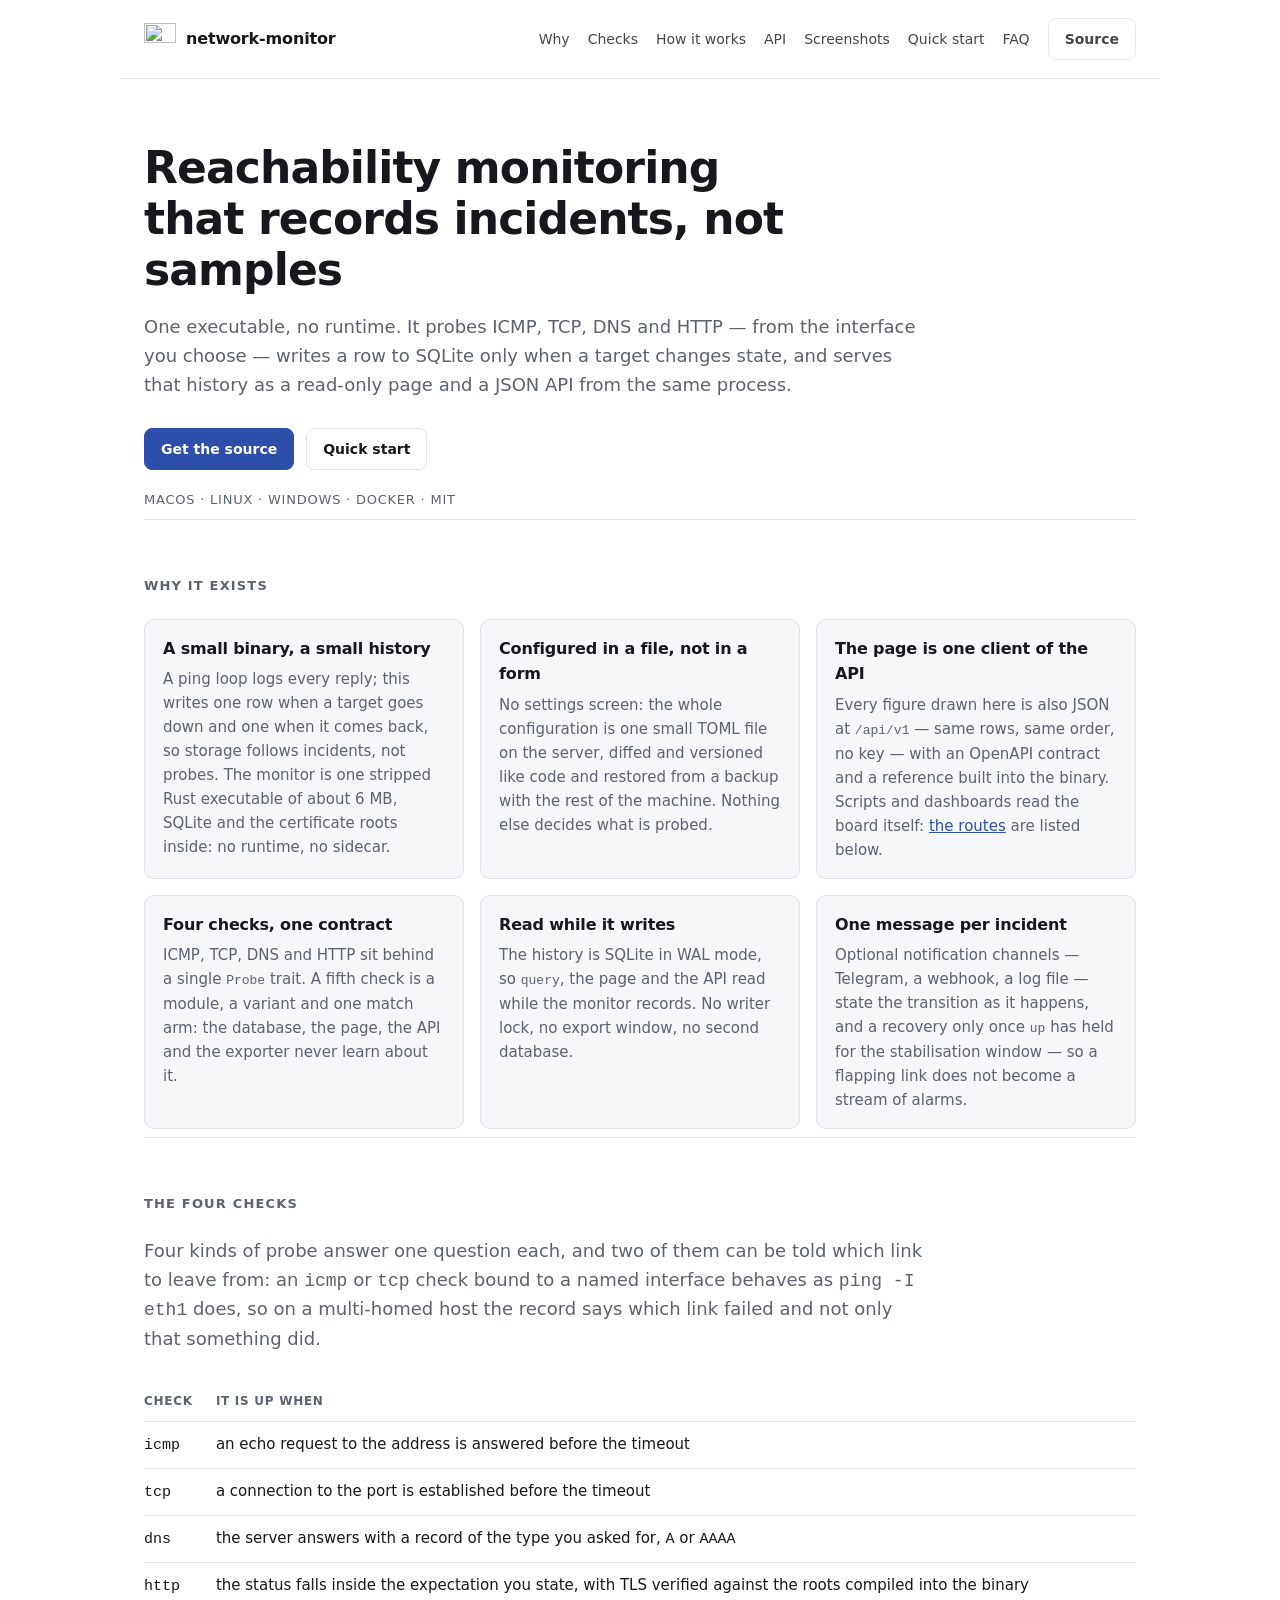
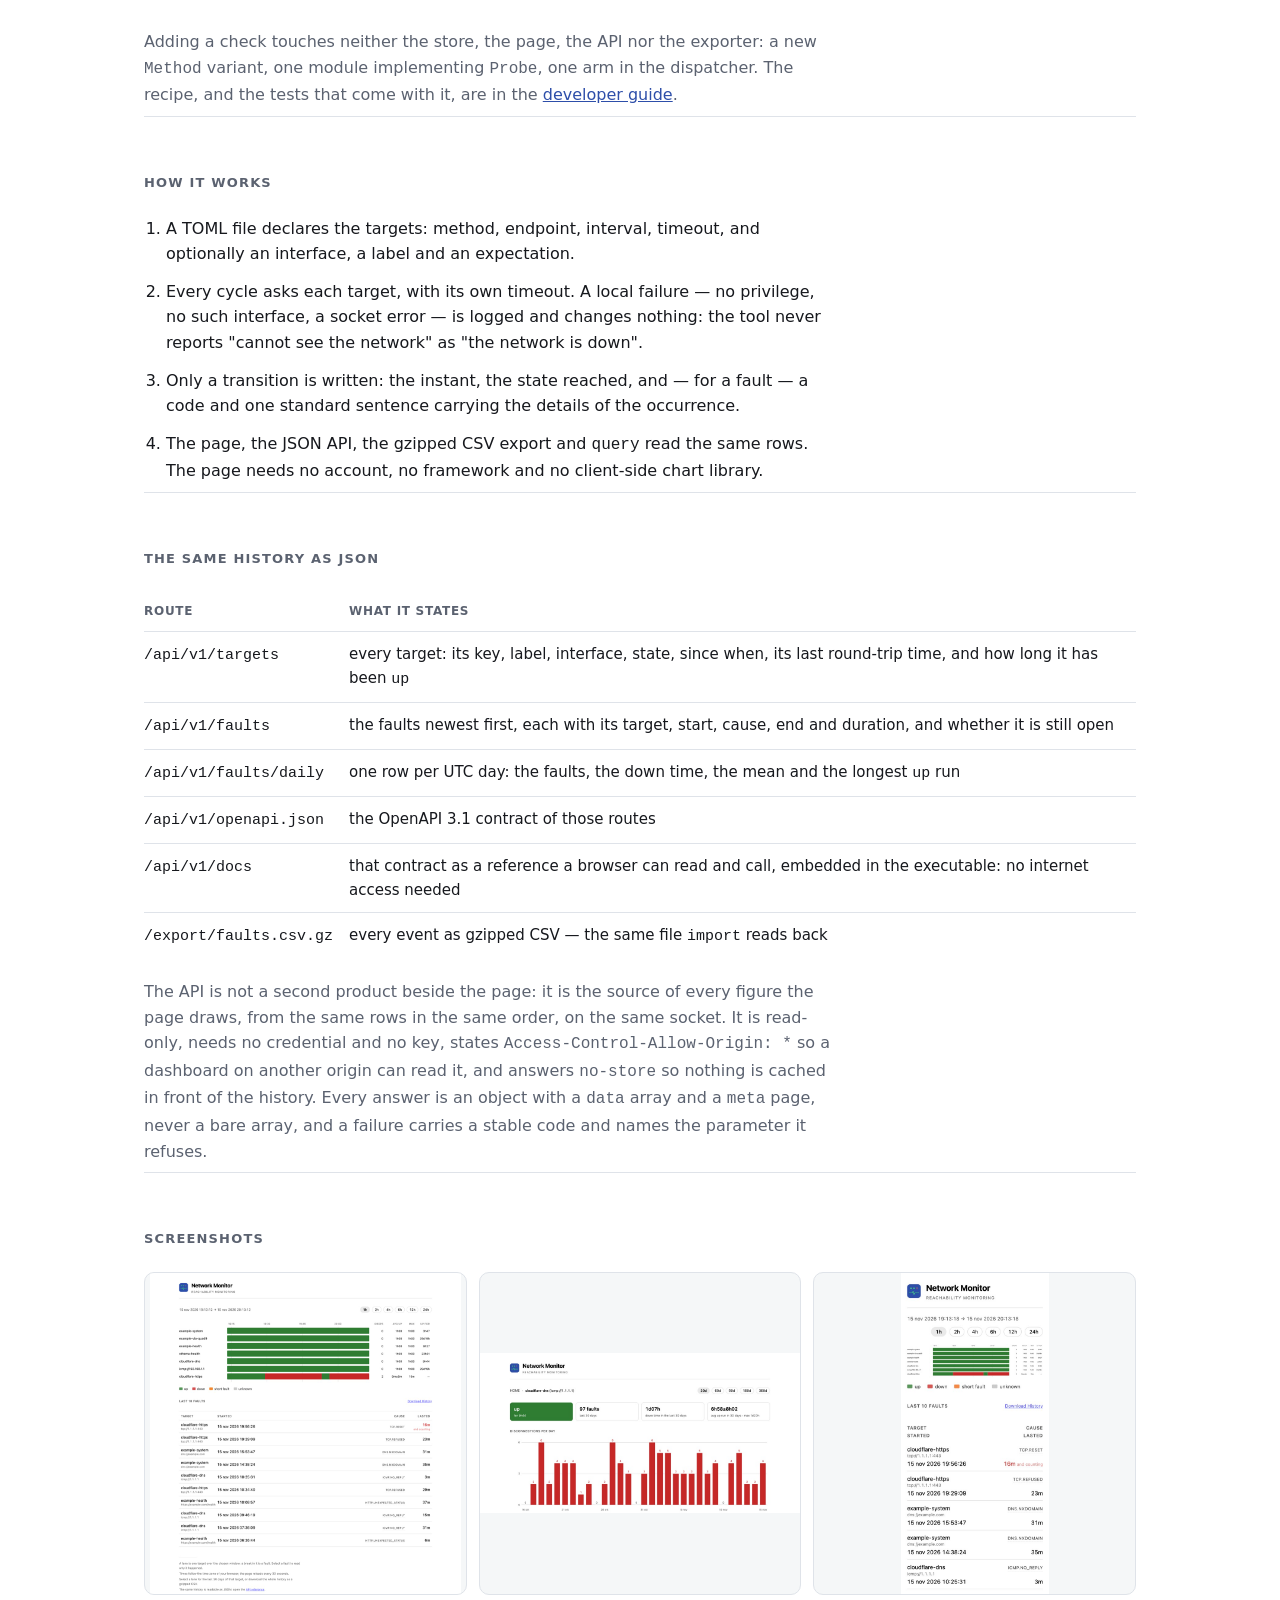
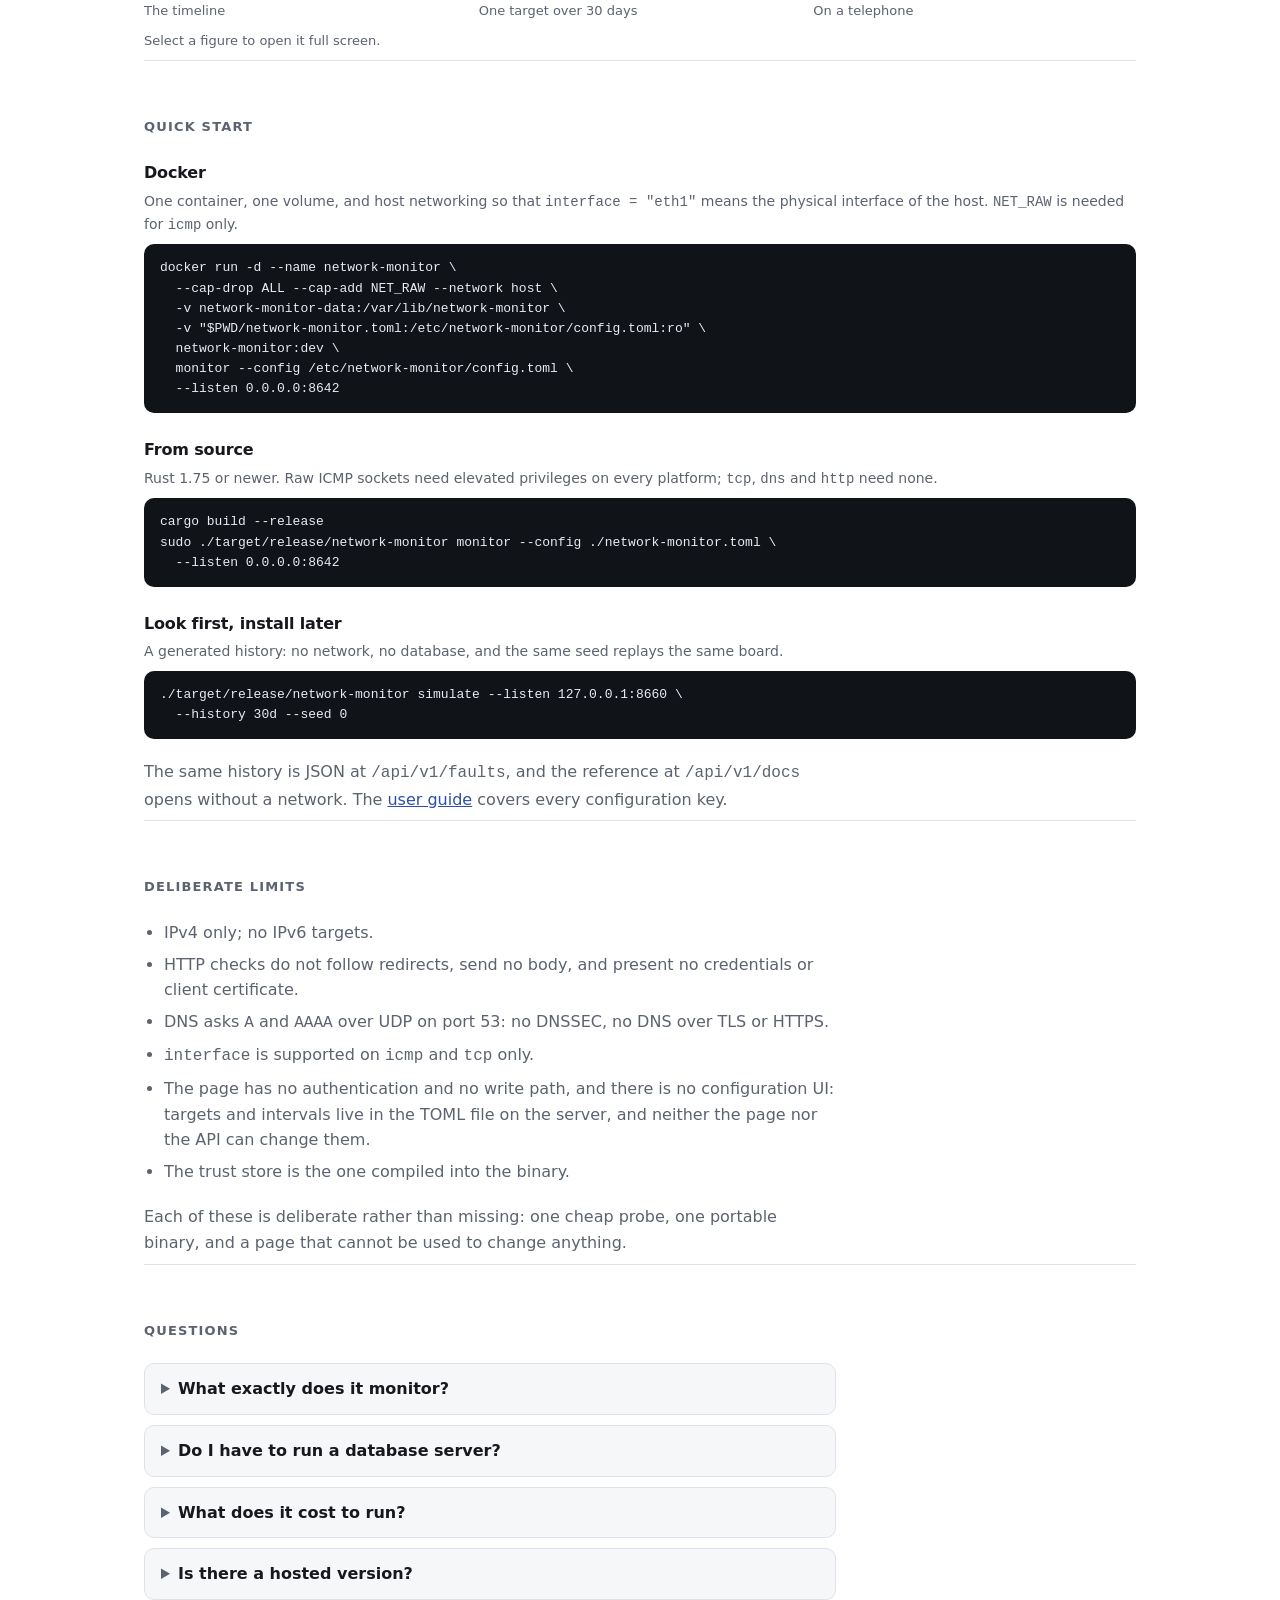
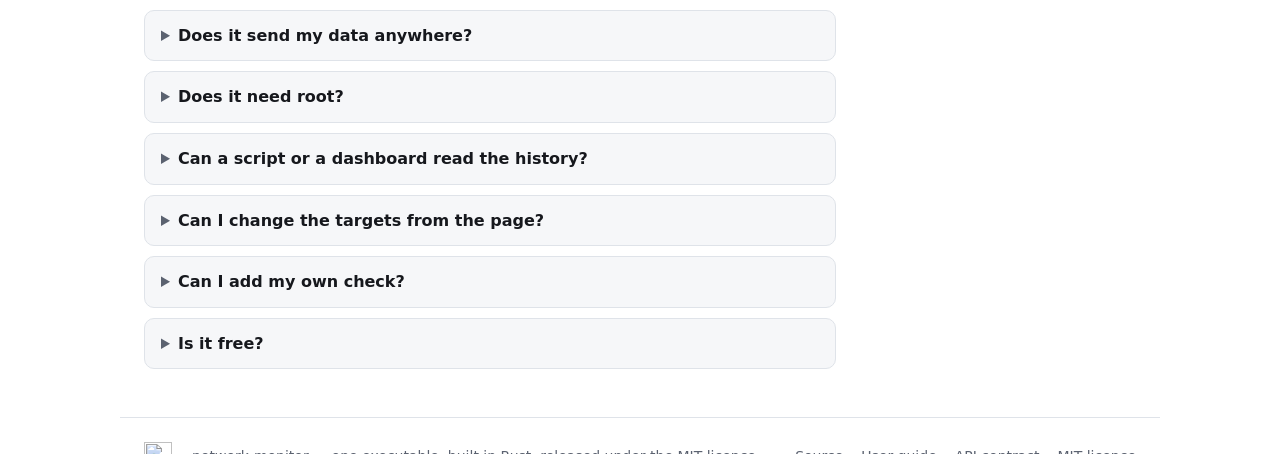
==== commit 03da31a0: "feat(notify): deliver notifications through declared channels" ====
--- a/site/index.html
+++ b/site/index.html
@@ -104,7 +104,7 @@
       </article>
       <article class="card">
         <h3>One message per incident</h3>
-        <p>An optional Telegram channel states the transition as it happens, and a recovery only once
+        <p>Optional notification channels — Telegram, a webhook, a log file — state the transition as it happens, and a recovery only once
           <code>up</code> has held for the stabilisation window — so a flapping link does not become a
           stream of alarms.</p>
       </article>
@@ -316,7 +316,7 @@
       </details>
       <details>
         <summary>Does it send my data anywhere?</summary>
-        <p>Only if you enable the Telegram channel, which sends one message per incident. The page and
+        <p>Only if you enable a notification channel, which sends one message per incident. The page and
           the JSON API answer on the address you bind, and <code>serve</code> binds
           <code>127.0.0.1</code> unless you say otherwise.</p>
       </details>
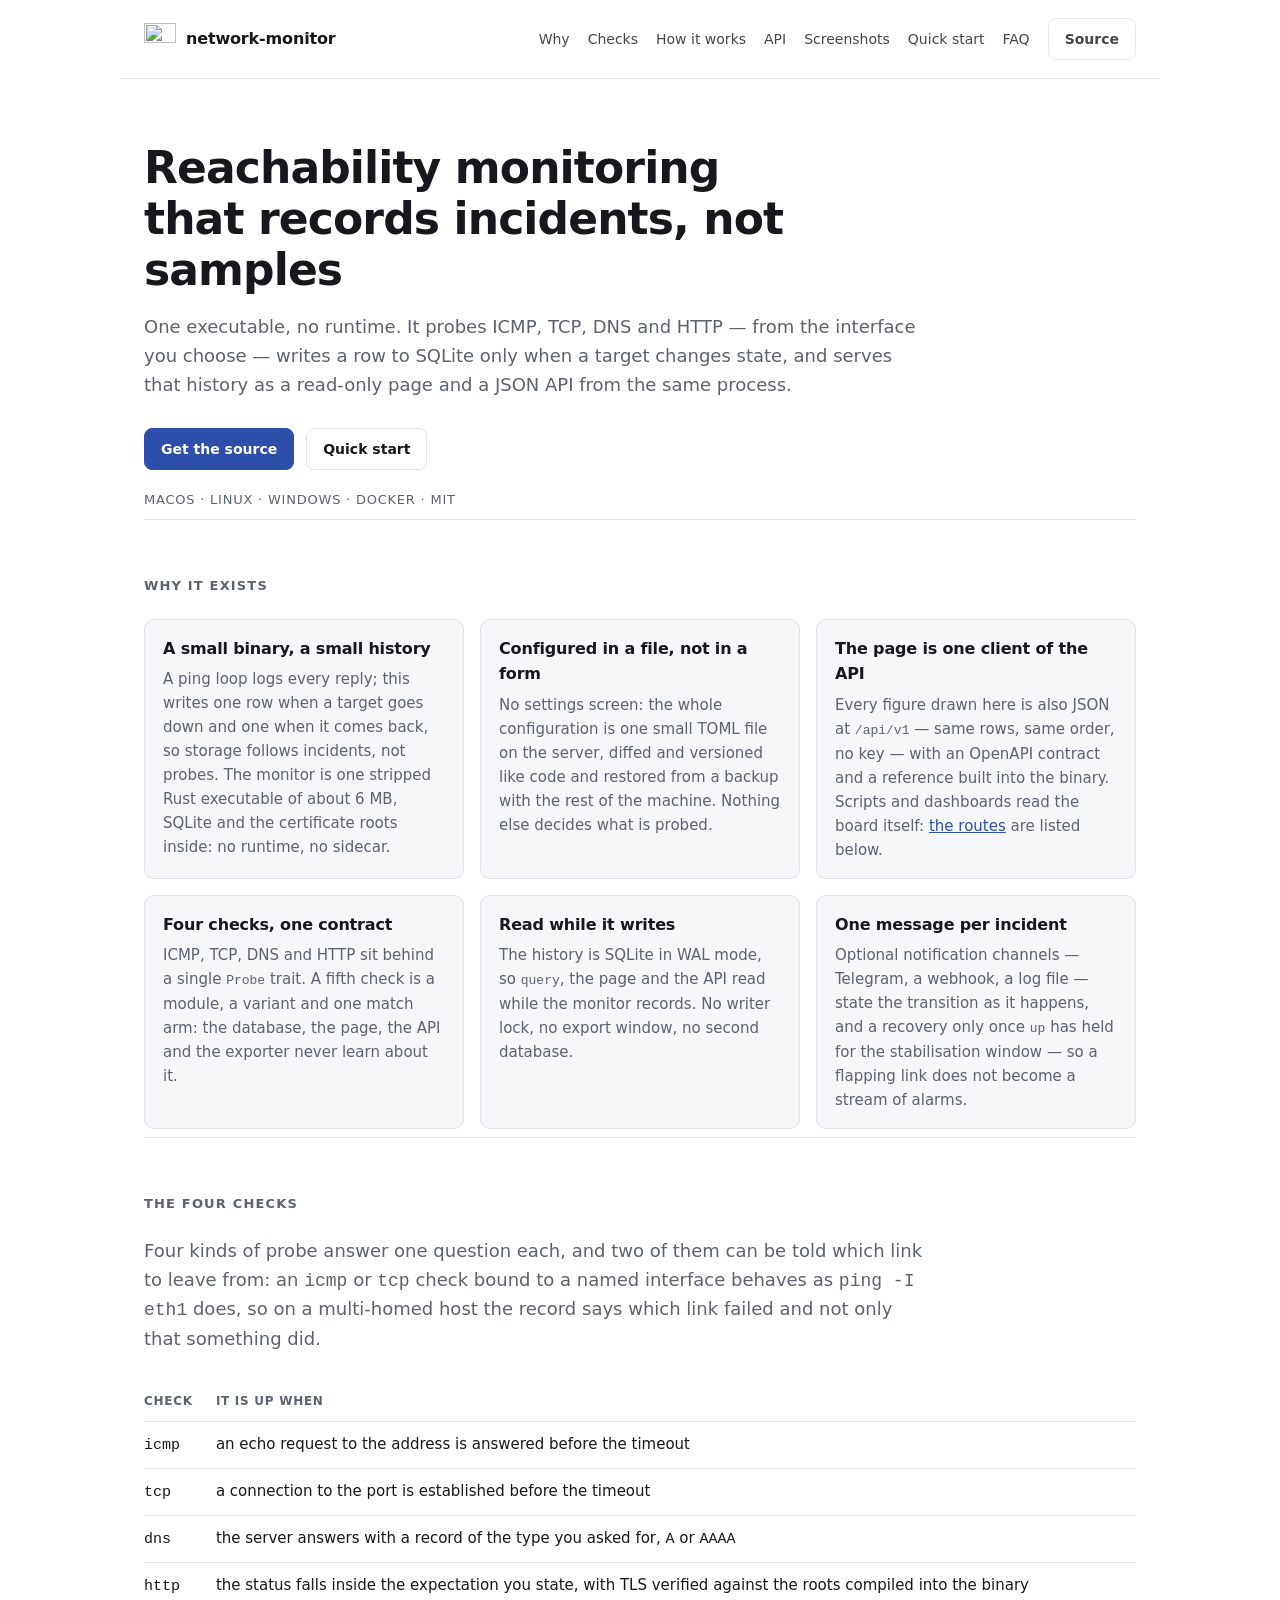
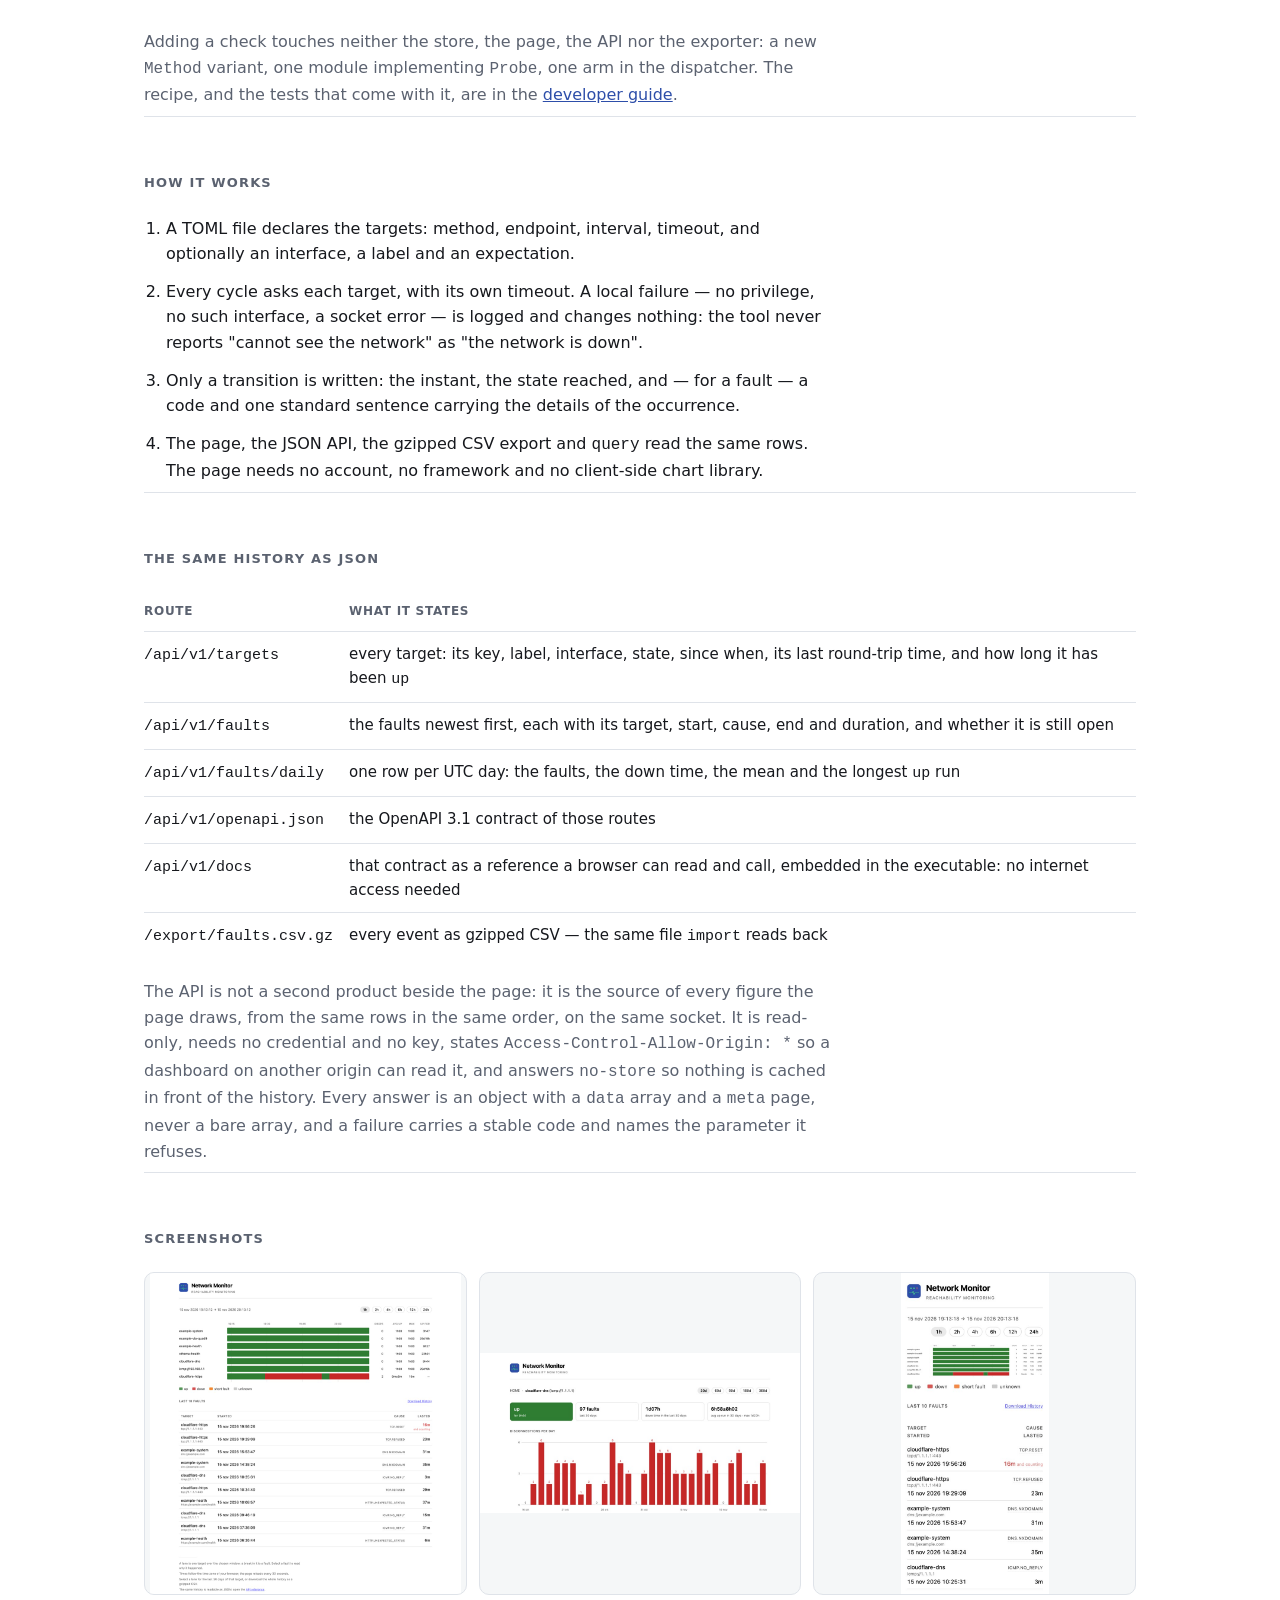
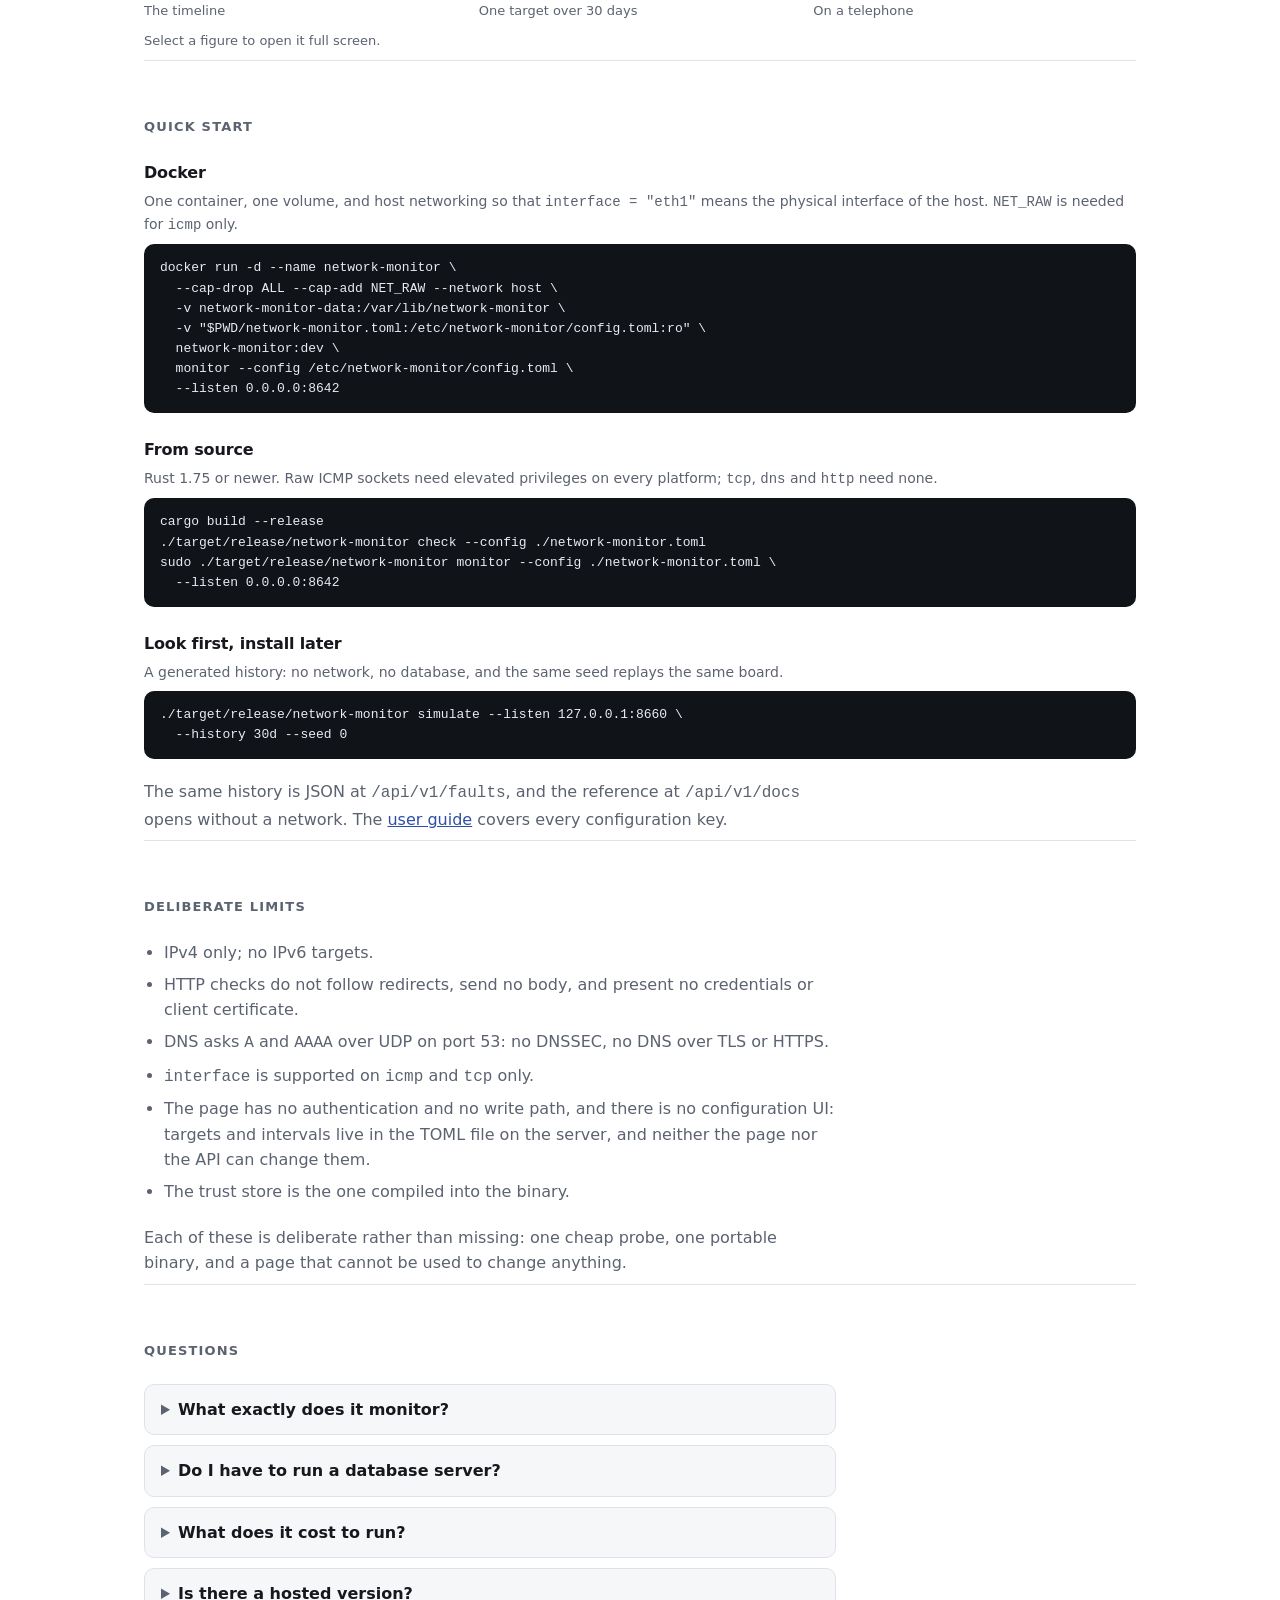
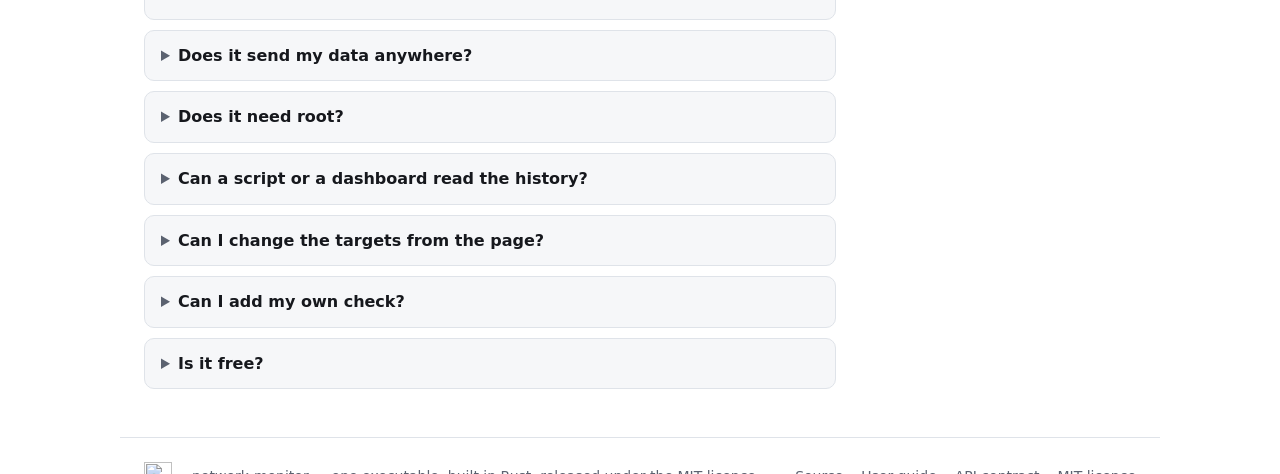
==== commit 5ec50698: "feat(config): verify, promote, and snapshot configuration" ====
--- a/site/index.html
+++ b/site/index.html
@@ -255,6 +255,7 @@
         <p>Rust 1.75 or newer. Raw ICMP sockets need elevated privileges on every platform;
           <code>tcp</code>, <code>dns</code> and <code>http</code> need none.</p>
         <pre><code>cargo build --release
+./target/release/network-monitor check --config ./network-monitor.toml
 sudo ./target/release/network-monitor monitor --config ./network-monitor.toml \
   --listen 0.0.0.0:8642</code></pre>
       </div>
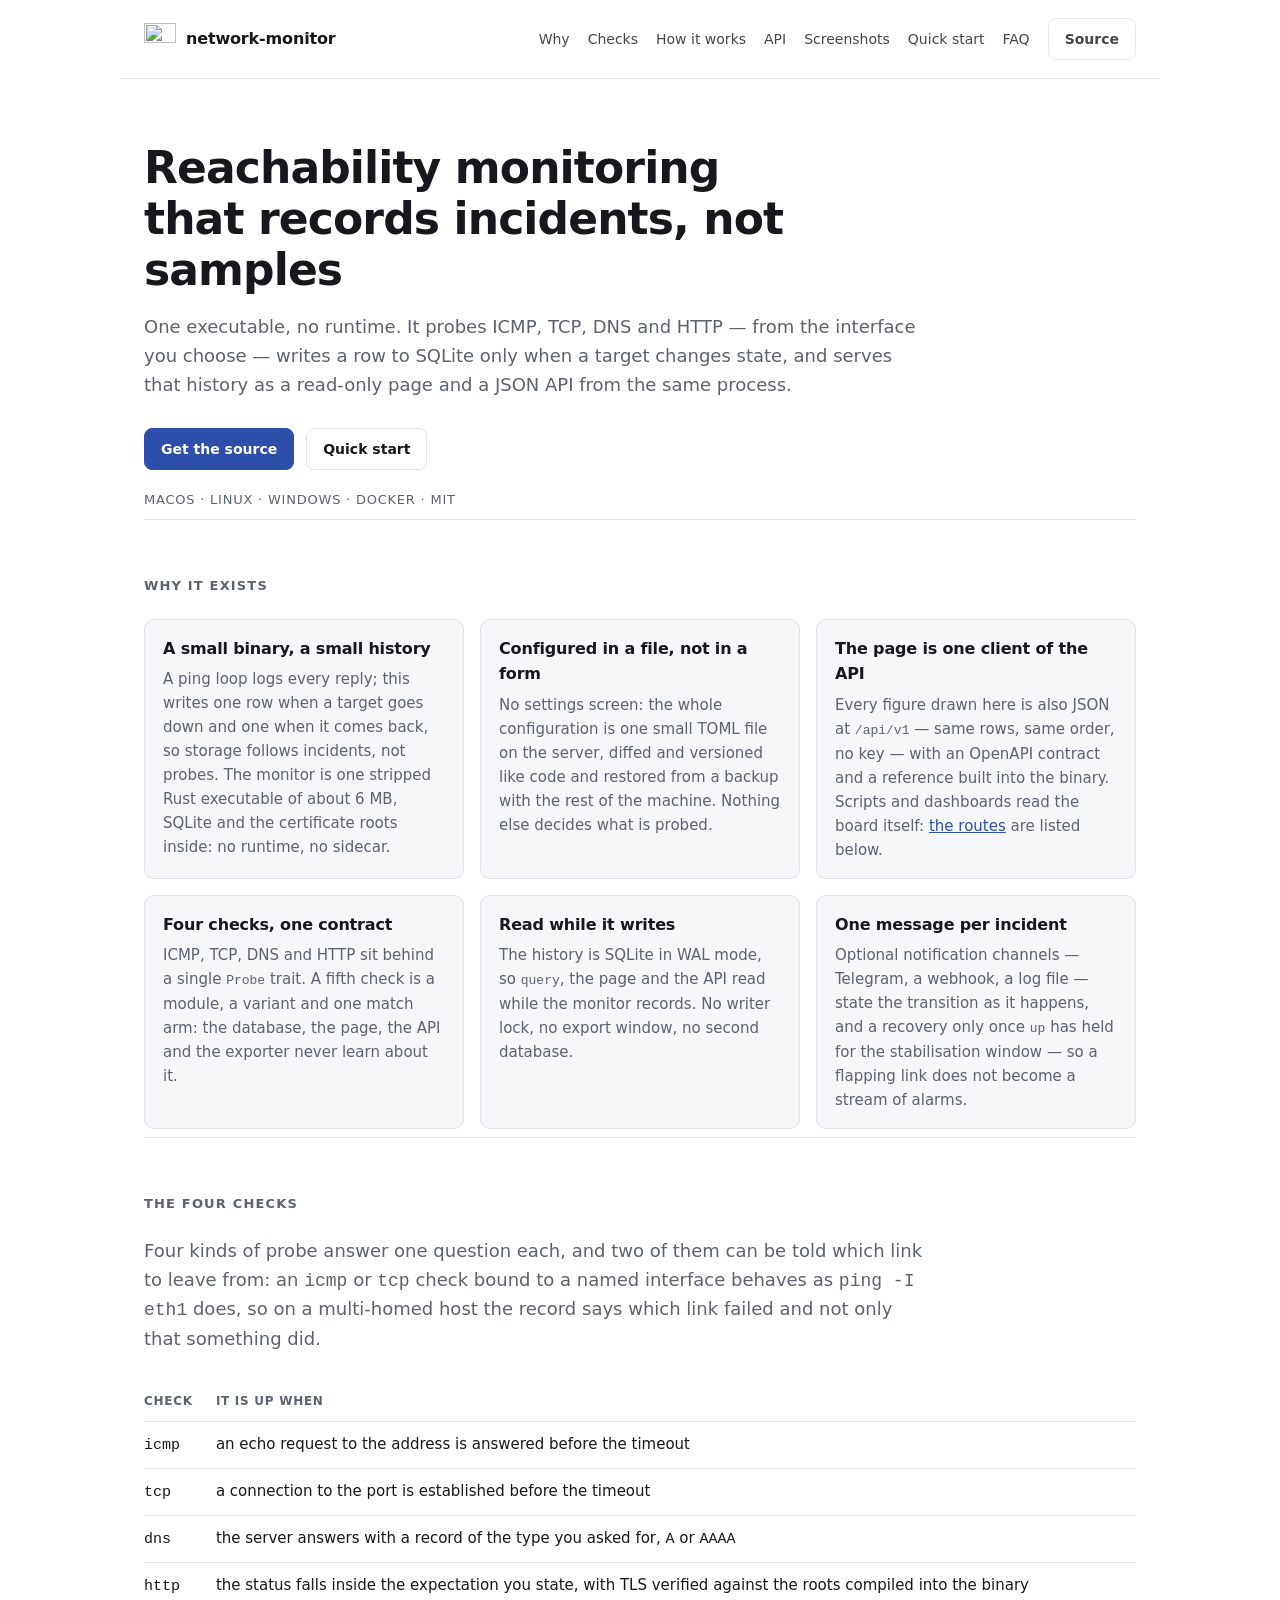
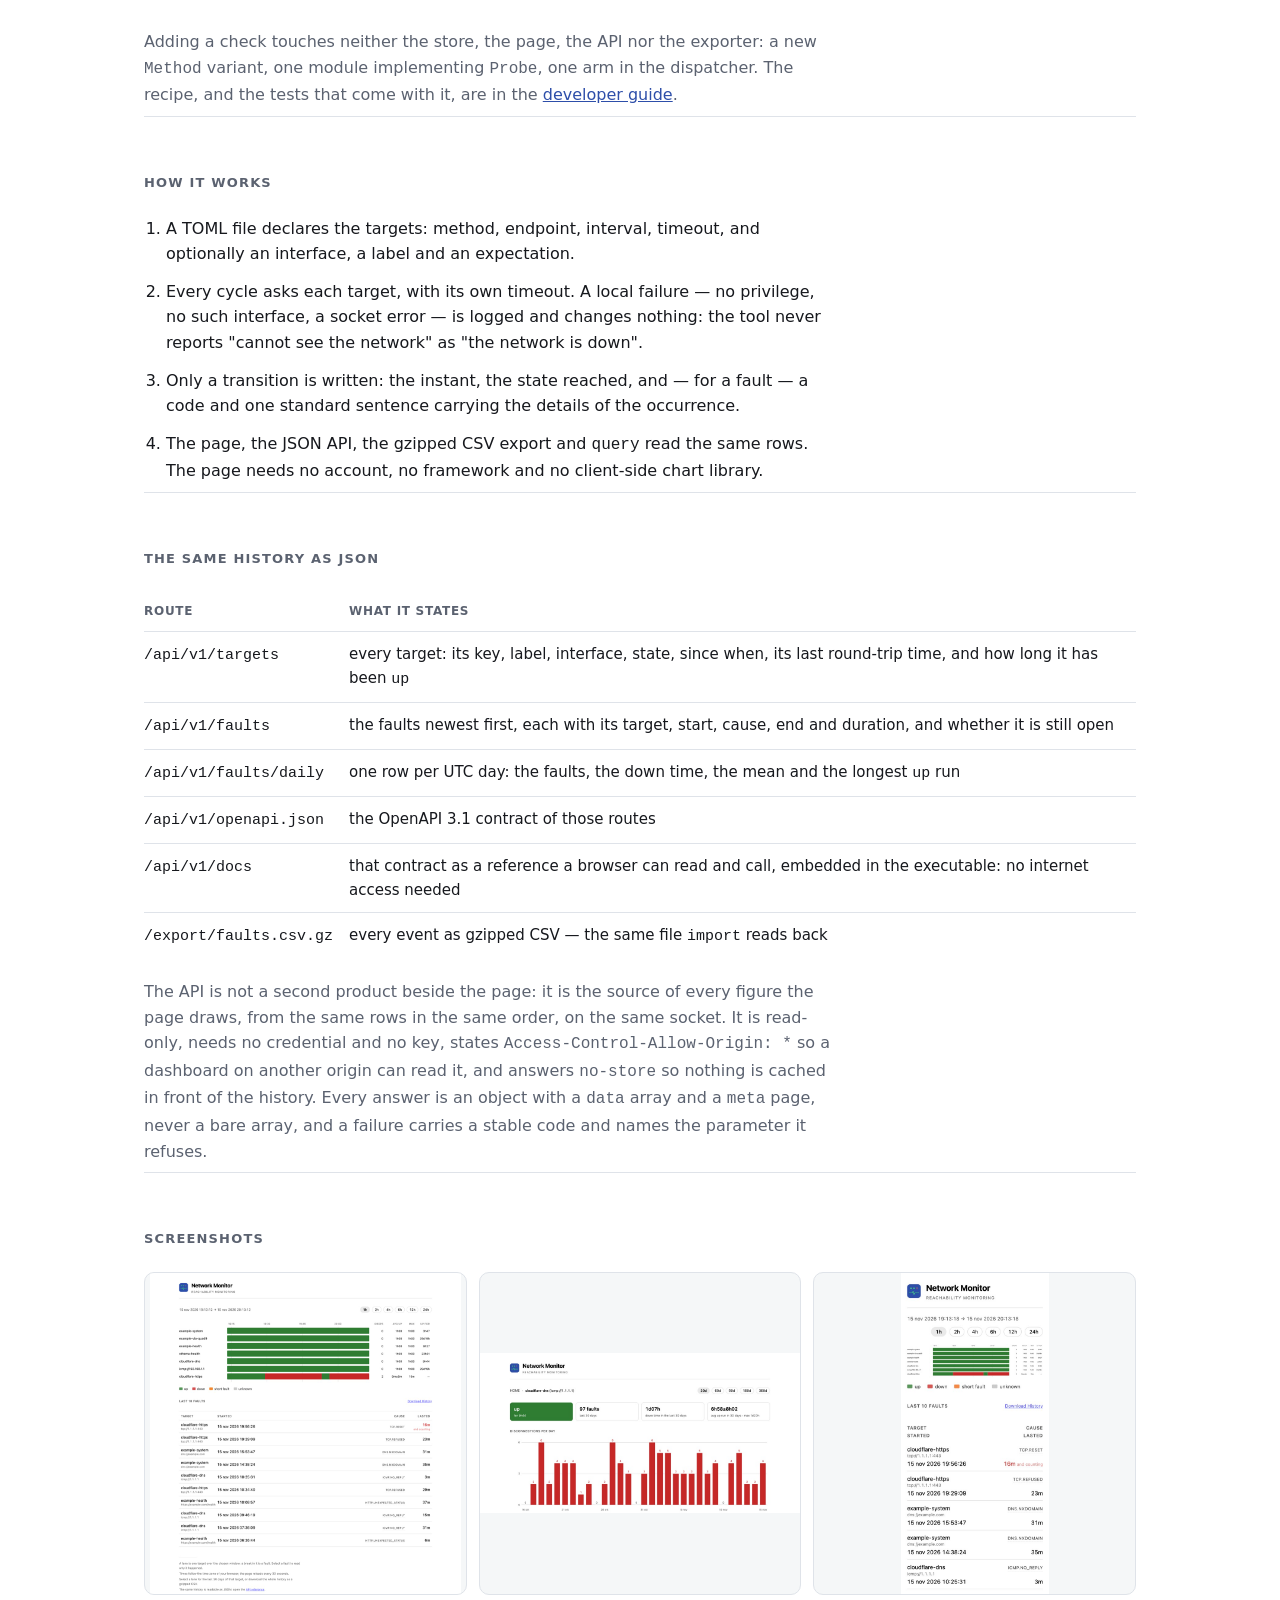
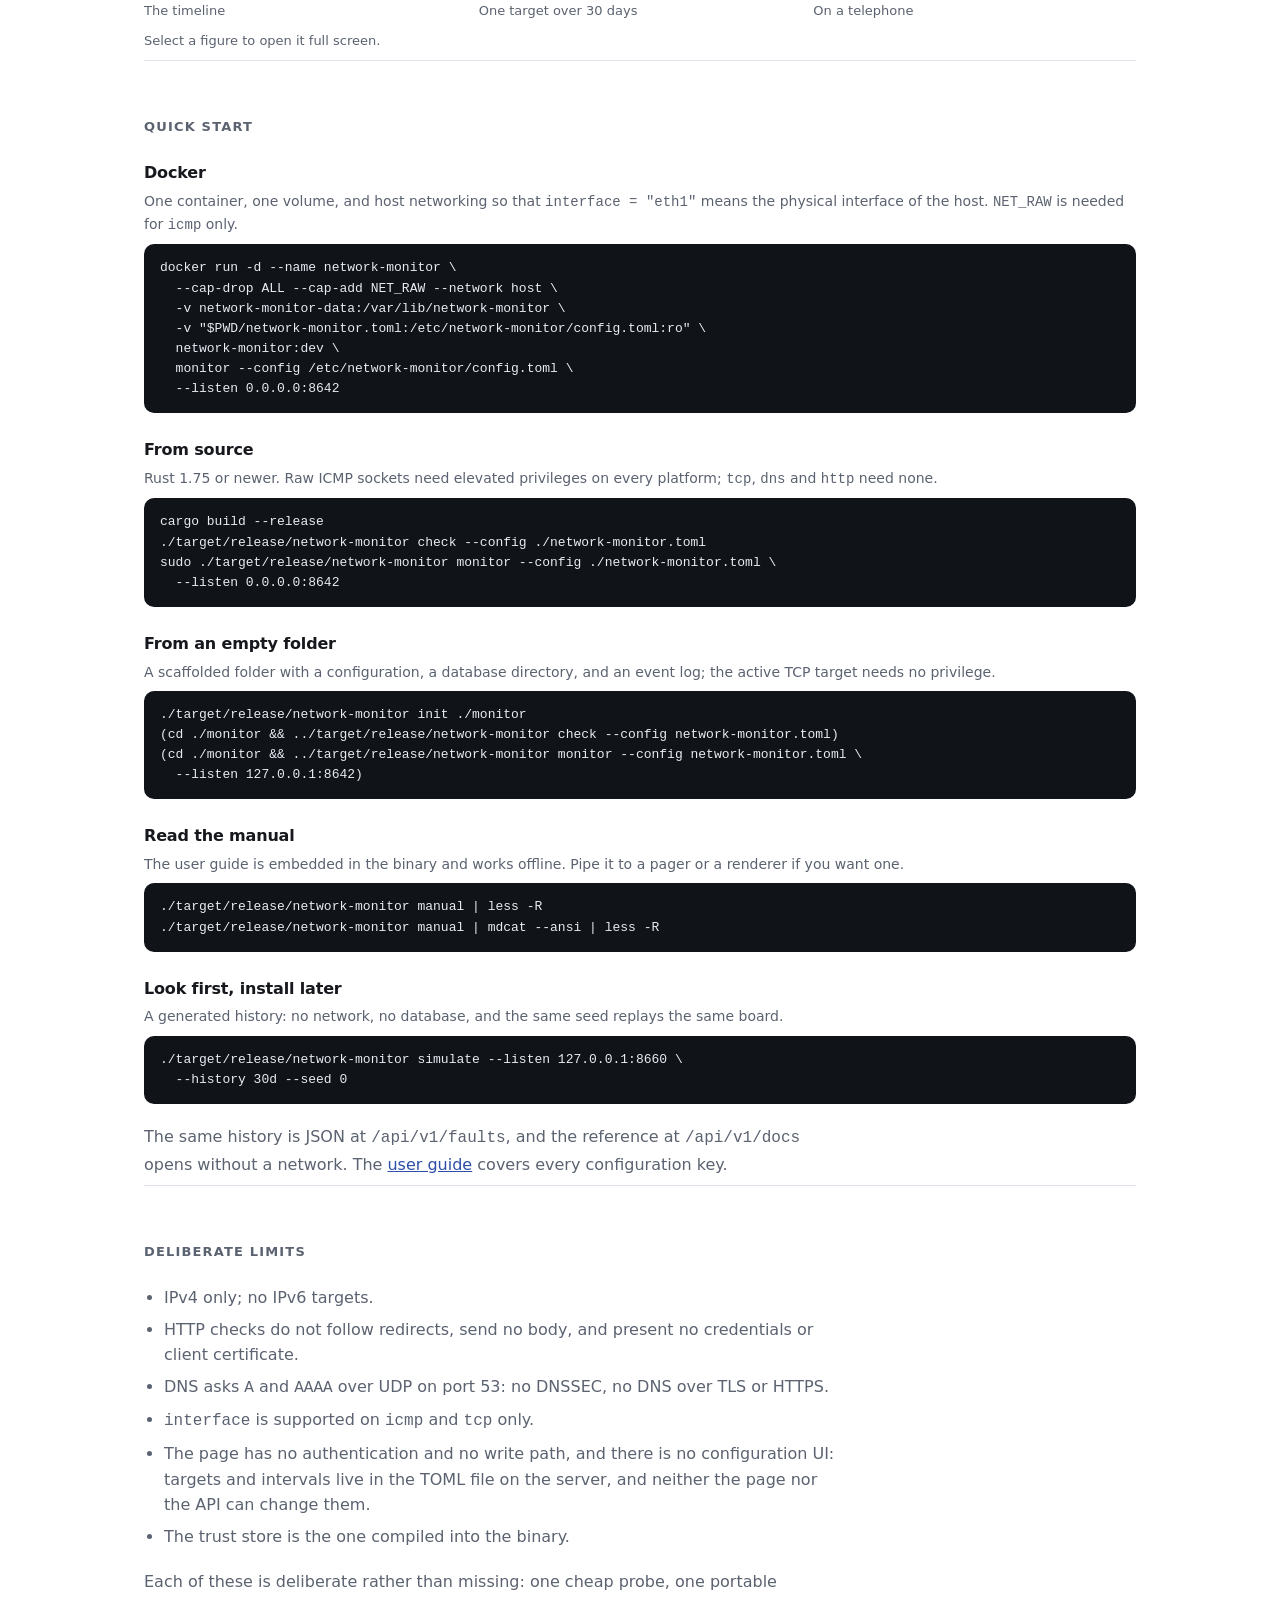
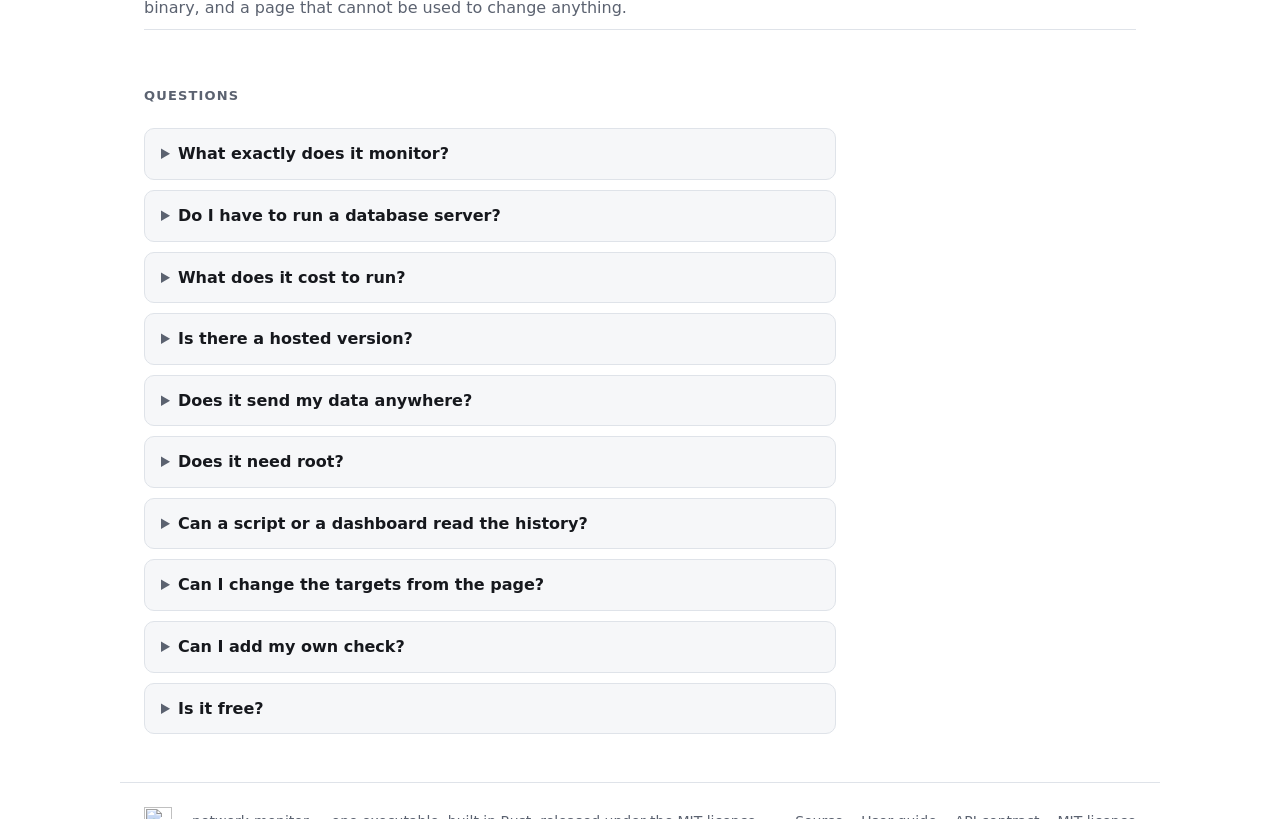
==== commit 8cfb2d45: "feat(cli): add init and manual subcommands" ====
--- a/site/index.html
+++ b/site/index.html
@@ -260,6 +260,22 @@
   --listen 0.0.0.0:8642</code></pre>
       </div>
       <div class="snippet">
+        <h3>From an empty folder</h3>
+        <p>A scaffolded folder with a configuration, a database directory, and an event log; the
+          active TCP target needs no privilege.</p>
+        <pre><code>./target/release/network-monitor init ./monitor
+(cd ./monitor && ../target/release/network-monitor check --config network-monitor.toml)
+(cd ./monitor && ../target/release/network-monitor monitor --config network-monitor.toml \
+  --listen 127.0.0.1:8642)</code></pre>
+      </div>
+      <div class="snippet">
+        <h3>Read the manual</h3>
+        <p>The user guide is embedded in the binary and works offline. Pipe it to a pager or a
+          renderer if you want one.</p>
+        <pre><code>./target/release/network-monitor manual | less -R
+./target/release/network-monitor manual | mdcat --ansi | less -R</code></pre>
+      </div>
+      <div class="snippet">
         <h3>Look first, install later</h3>
         <p>A generated history: no network, no database, and the same seed replays the same board.</p>
         <pre><code>./target/release/network-monitor simulate --listen 127.0.0.1:8660 \
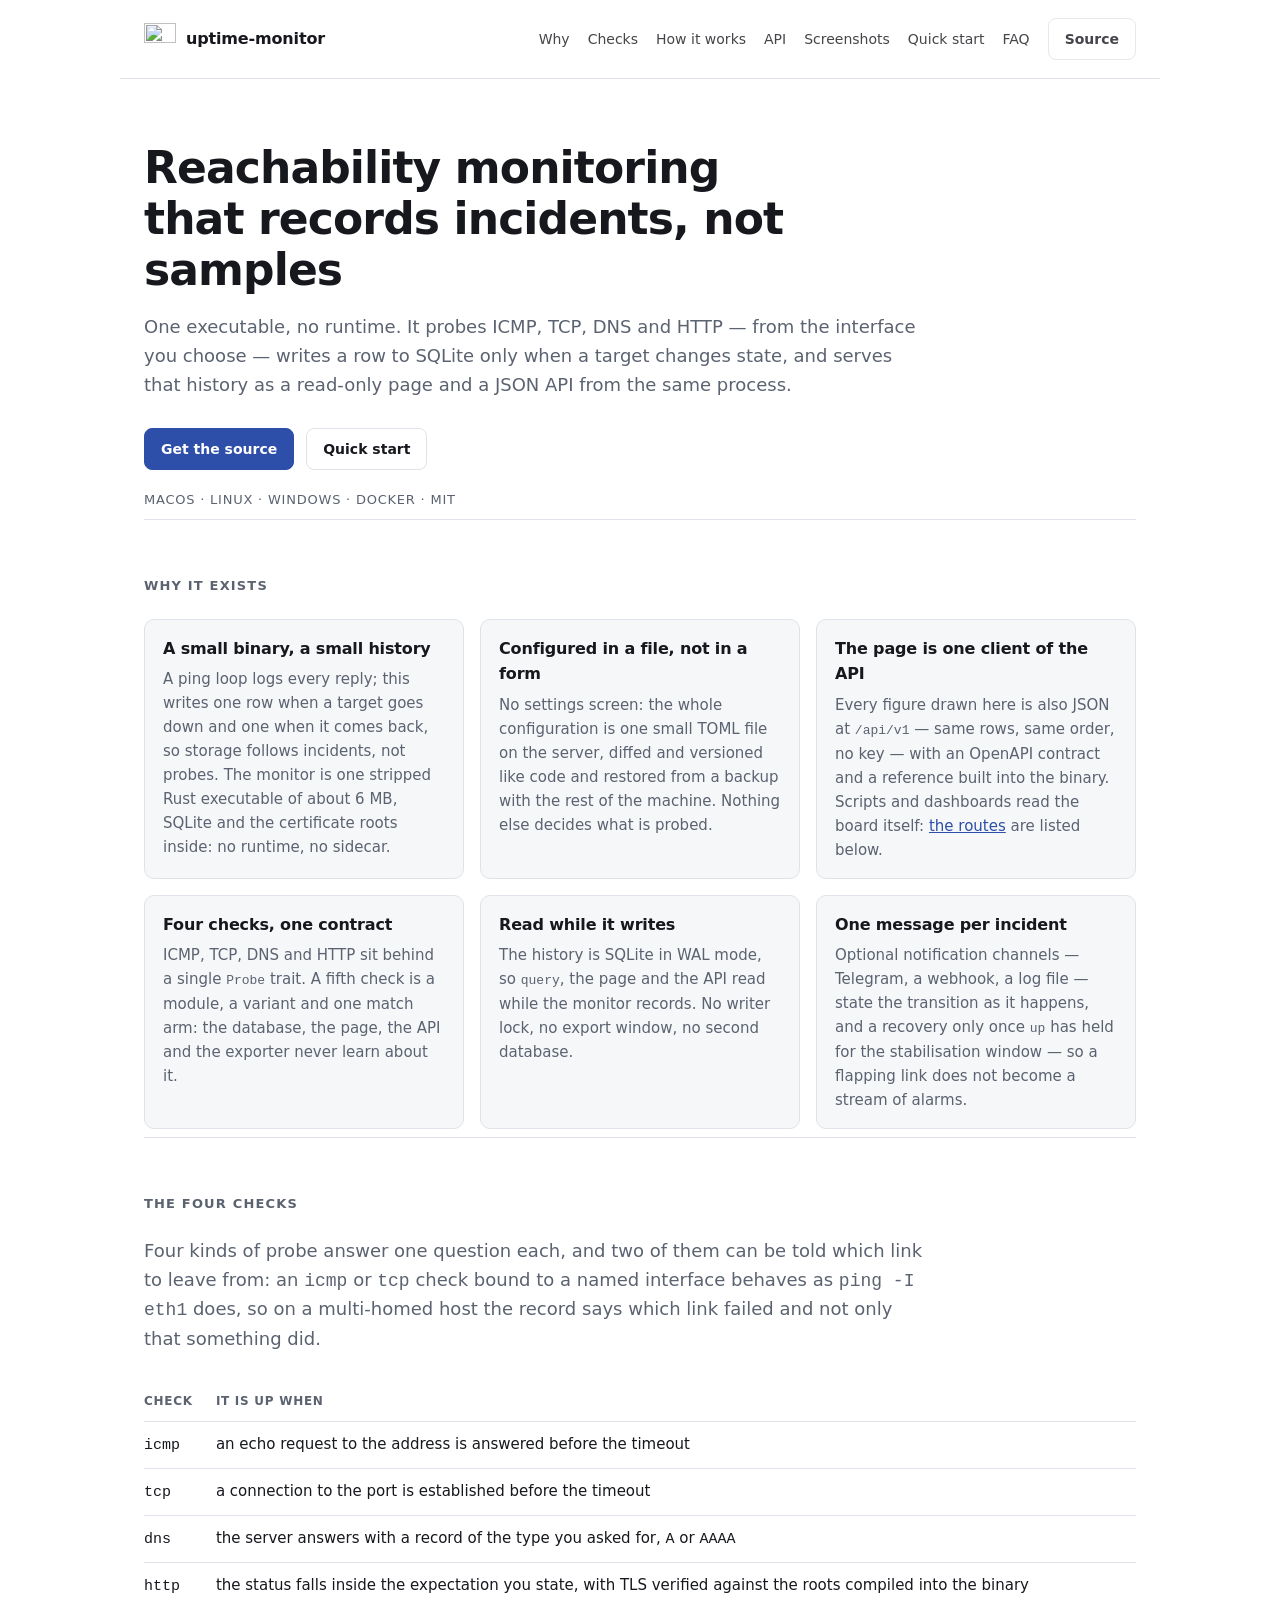
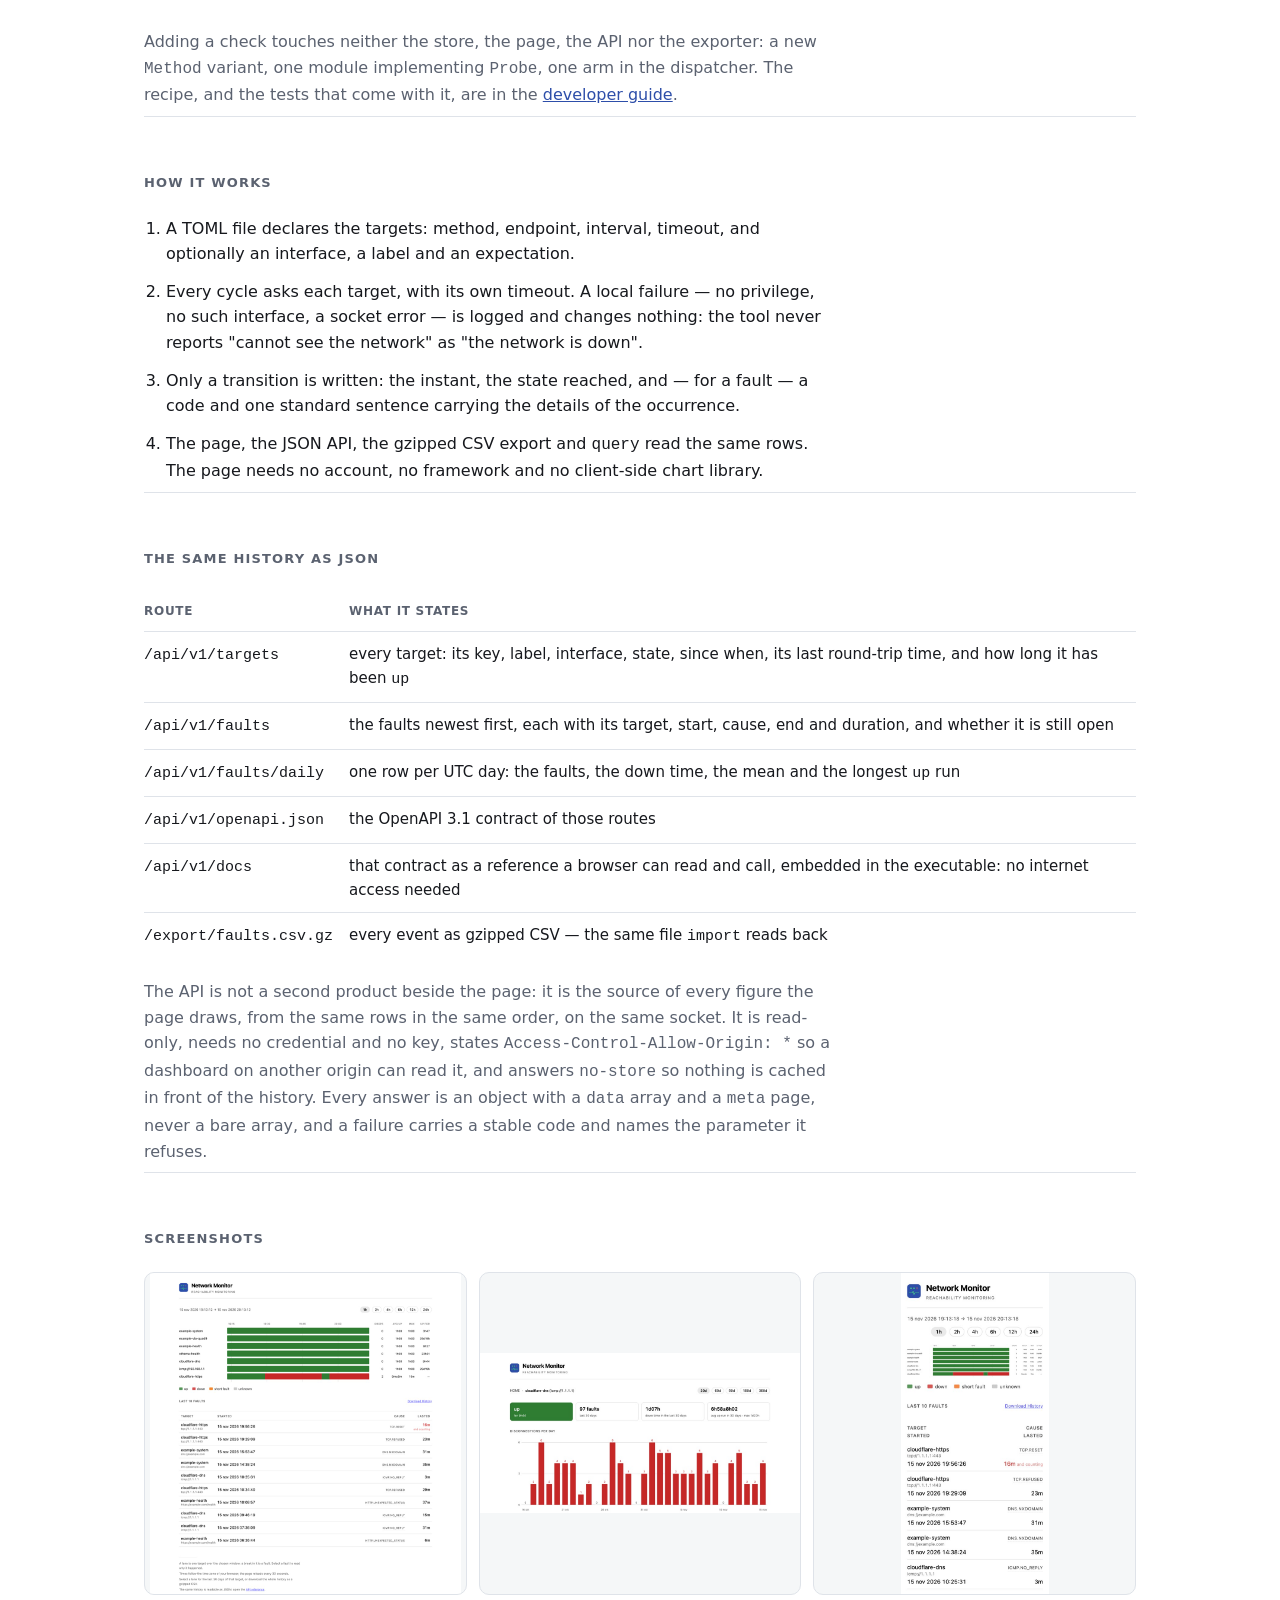
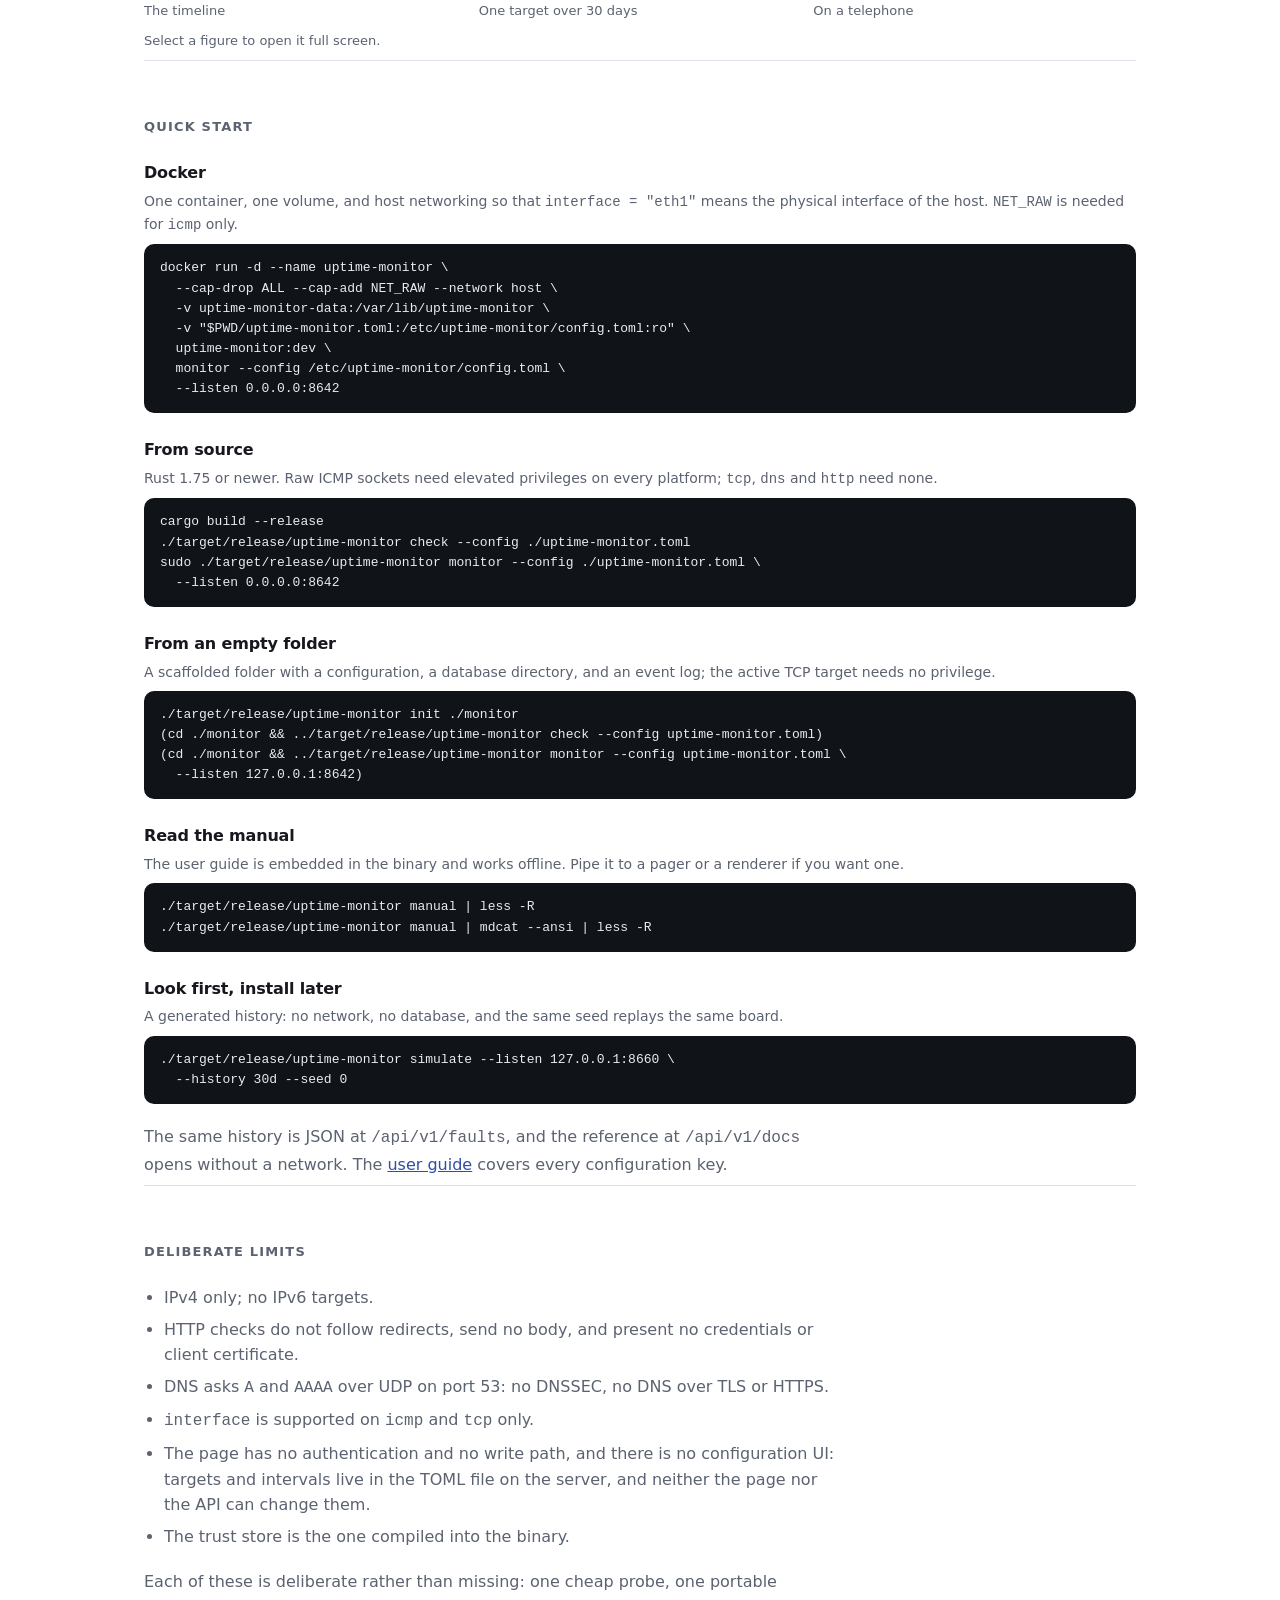
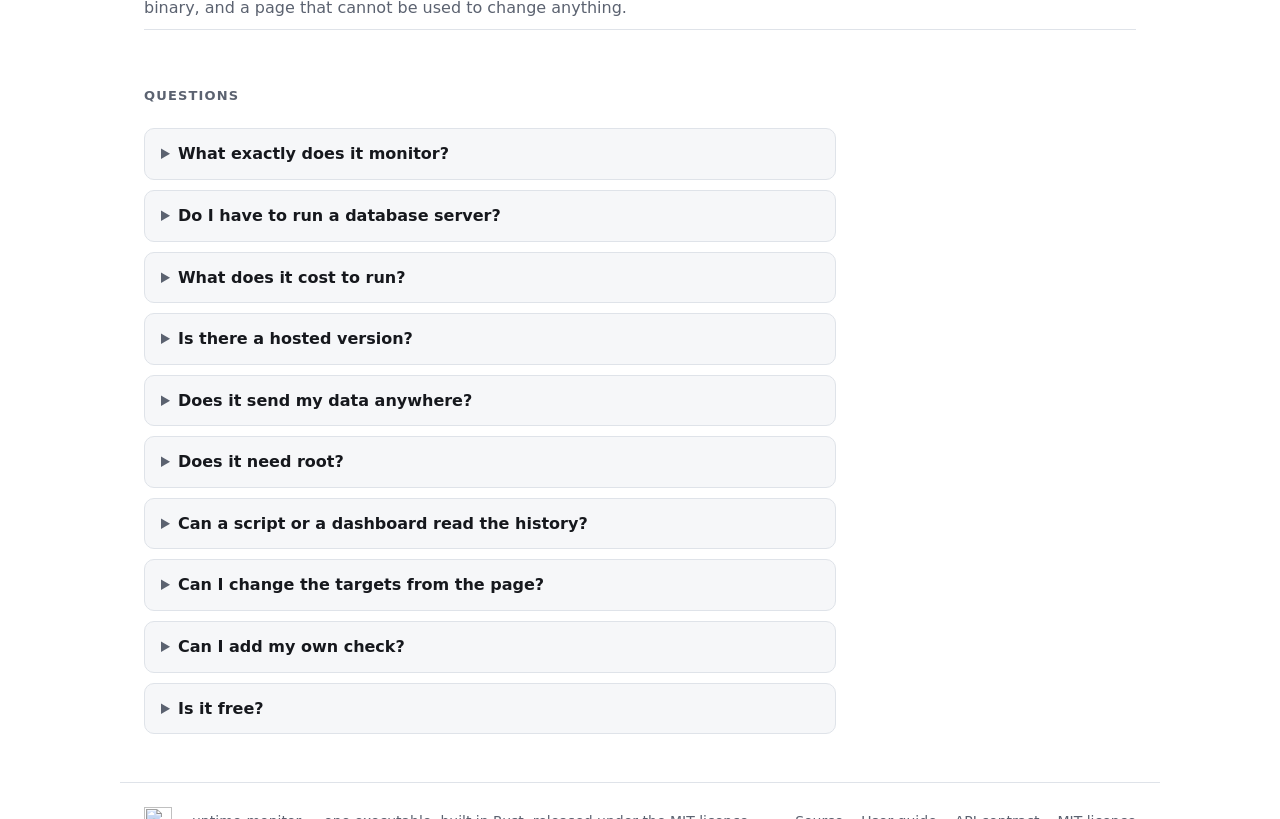
==== commit 5f432d72: "refactor(repository-wide): rename the tool to uptime-monitor" ====
--- a/site/index.html
+++ b/site/index.html
@@ -3,14 +3,14 @@
 <head>
 <meta charset="utf-8">
 <meta name="viewport" content="width=device-width, initial-scale=1">
-<title>network-monitor — a lightweight reachability monitor</title>
+<title>uptime-monitor — a lightweight reachability monitor</title>
 <meta name="description" content="One executable that probes ICMP, TCP, DNS and HTTP, records only state changes in SQLite, and serves a read-only history page and a JSON API.">
-<link rel="canonical" href="https://dashie.github.io/network-monitor/">
+<link rel="canonical" href="https://dashie.github.io/uptime-monitor/">
 <meta property="og:type" content="website">
-<meta property="og:title" content="network-monitor — a lightweight reachability monitor">
+<meta property="og:title" content="uptime-monitor — a lightweight reachability monitor">
 <meta property="og:description" content="Probes ICMP, TCP, DNS and HTTP, records only state changes, and serves the history as a page and a JSON API. One executable, about 6 MB, no runtime.">
-<meta property="og:url" content="https://dashie.github.io/network-monitor/">
-<meta property="og:image" content="https://dashie.github.io/network-monitor/assets/og.jpg">
+<meta property="og:url" content="https://dashie.github.io/uptime-monitor/">
+<meta property="og:image" content="https://dashie.github.io/uptime-monitor/assets/og.jpg">
 <meta property="og:image:width" content="1200">
 <meta property="og:image:height" content="630">
 <meta name="twitter:card" content="summary_large_image">
@@ -21,9 +21,9 @@
 {
   "@context": "https://schema.org",
   "@type": "SoftwareApplication",
-  "name": "network-monitor",
+  "name": "uptime-monitor",
   "description": "Reachability monitor that records state transitions of ICMP, TCP, DNS and HTTP targets in an embedded SQLite history and serves them as a read-only page and a JSON API.",
-  "url": "https://dashie.github.io/network-monitor/",
+  "url": "https://dashie.github.io/uptime-monitor/",
   "applicationCategory": "DeveloperApplication",
   "operatingSystem": "macOS, Linux, Windows",
   "isAccessibleForFree": true,
@@ -32,7 +32,7 @@
     "price": "0",
     "priceCurrency": "USD"
   },
-  "license": "https://github.com/dashie/network-monitor/blob/main/LICENSE"
+  "license": "https://github.com/dashie/uptime-monitor/blob/main/LICENSE"
 }
 </script>
 </head>
@@ -42,7 +42,7 @@
 <header class="site-header">
   <a class="wordmark" href="#top">
     <img src="assets/icon.svg" alt="" width="32" height="32">
-    <span>network-monitor</span>
+    <span>uptime-monitor</span>
   </a>
   <nav aria-label="Sections">
     <a href="#why">Why</a>
@@ -52,7 +52,7 @@
     <a href="#screenshots">Screenshots</a>
     <a href="#quick-start">Quick start</a>
     <a href="#faq">FAQ</a>
-    <a class="button" href="https://github.com/dashie/network-monitor">Source</a>
+    <a class="button" href="https://github.com/dashie/uptime-monitor">Source</a>
   </nav>
 </header>
 
@@ -64,7 +64,7 @@
       you choose — writes a row to SQLite only when a target changes state, and serves that history as
       a read-only page and a JSON API from the same process.</p>
     <p class="actions">
-      <a class="button primary" href="https://github.com/dashie/network-monitor">Get the source</a>
+      <a class="button primary" href="https://github.com/dashie/uptime-monitor">Get the source</a>
       <a class="button" href="#quick-start">Quick start</a>
     </p>
     <p class="platforms">macOS · Linux · Windows · Docker · MIT</p>
@@ -137,7 +137,7 @@
     <p class="extension">Adding a check touches neither the store, the page, the API nor the exporter: a
       new <code>Method</code> variant, one module implementing <code>Probe</code>, one arm in the
       dispatcher. The recipe, and the tests that come with it, are in the
-      <a href="https://github.com/dashie/network-monitor/blob/main/docs/DEVELOPER-GUIDE.md#adding-a-probe-type">developer
+      <a href="https://github.com/dashie/uptime-monitor/blob/main/docs/DEVELOPER-GUIDE.md#adding-a-probe-type">developer
       guide</a>.</p>
   </section>
 
@@ -242,12 +242,12 @@
         <h3>Docker</h3>
         <p>One container, one volume, and host networking so that <code>interface = "eth1"</code> means
           the physical interface of the host. <code>NET_RAW</code> is needed for <code>icmp</code> only.</p>
-        <pre><code>docker run -d --name network-monitor \
+        <pre><code>docker run -d --name uptime-monitor \
   --cap-drop ALL --cap-add NET_RAW --network host \
-  -v network-monitor-data:/var/lib/network-monitor \
-  -v "$PWD/network-monitor.toml:/etc/network-monitor/config.toml:ro" \
-  network-monitor:dev \
-  monitor --config /etc/network-monitor/config.toml \
+  -v uptime-monitor-data:/var/lib/uptime-monitor \
+  -v "$PWD/uptime-monitor.toml:/etc/uptime-monitor/config.toml:ro" \
+  uptime-monitor:dev \
+  monitor --config /etc/uptime-monitor/config.toml \
   --listen 0.0.0.0:8642</code></pre>
       </div>
       <div class="snippet">
@@ -255,36 +255,36 @@
         <p>Rust 1.75 or newer. Raw ICMP sockets need elevated privileges on every platform;
           <code>tcp</code>, <code>dns</code> and <code>http</code> need none.</p>
         <pre><code>cargo build --release
-./target/release/network-monitor check --config ./network-monitor.toml
-sudo ./target/release/network-monitor monitor --config ./network-monitor.toml \
+./target/release/uptime-monitor check --config ./uptime-monitor.toml
+sudo ./target/release/uptime-monitor monitor --config ./uptime-monitor.toml \
   --listen 0.0.0.0:8642</code></pre>
       </div>
       <div class="snippet">
         <h3>From an empty folder</h3>
         <p>A scaffolded folder with a configuration, a database directory, and an event log; the
           active TCP target needs no privilege.</p>
-        <pre><code>./target/release/network-monitor init ./monitor
-(cd ./monitor && ../target/release/network-monitor check --config network-monitor.toml)
-(cd ./monitor && ../target/release/network-monitor monitor --config network-monitor.toml \
+        <pre><code>./target/release/uptime-monitor init ./monitor
+(cd ./monitor && ../target/release/uptime-monitor check --config uptime-monitor.toml)
+(cd ./monitor && ../target/release/uptime-monitor monitor --config uptime-monitor.toml \
   --listen 127.0.0.1:8642)</code></pre>
       </div>
       <div class="snippet">
         <h3>Read the manual</h3>
         <p>The user guide is embedded in the binary and works offline. Pipe it to a pager or a
           renderer if you want one.</p>
-        <pre><code>./target/release/network-monitor manual | less -R
-./target/release/network-monitor manual | mdcat --ansi | less -R</code></pre>
+        <pre><code>./target/release/uptime-monitor manual | less -R
+./target/release/uptime-monitor manual | mdcat --ansi | less -R</code></pre>
       </div>
       <div class="snippet">
         <h3>Look first, install later</h3>
         <p>A generated history: no network, no database, and the same seed replays the same board.</p>
-        <pre><code>./target/release/network-monitor simulate --listen 127.0.0.1:8660 \
+        <pre><code>./target/release/uptime-monitor simulate --listen 127.0.0.1:8660 \
   --history 30d --seed 0</code></pre>
       </div>
     </div>
     <p class="note">The same history is JSON at <code>/api/v1/faults</code>, and the reference at
       <code>/api/v1/docs</code> opens without a network. The
-      <a href="https://github.com/dashie/network-monitor/blob/main/docs/USER-GUIDE.md">user guide</a>
+      <a href="https://github.com/dashie/uptime-monitor/blob/main/docs/USER-GUIDE.md">user guide</a>
       covers every configuration key.</p>
   </section>
 
@@ -364,13 +364,13 @@
         <summary>Can I add my own check?</summary>
         <p>Yes, and that is what the design is for: one <code>Probe</code> trait, one
           <code>Method</code> variant, one module. The
-          <a href="https://github.com/dashie/network-monitor/blob/main/docs/DEVELOPER-GUIDE.md#adding-a-probe-type">developer
+          <a href="https://github.com/dashie/uptime-monitor/blob/main/docs/DEVELOPER-GUIDE.md#adding-a-probe-type">developer
           guide</a> gives the steps and the tests that come with them.</p>
       </details>
       <details>
         <summary>Is it free?</summary>
         <p>Yes. It is released under the
-          <a href="https://github.com/dashie/network-monitor/blob/main/LICENSE">MIT licence</a>: use it,
+          <a href="https://github.com/dashie/uptime-monitor/blob/main/LICENSE">MIT licence</a>: use it,
           change it, ship it, with no account and no fee.</p>
       </details>
     </div>
@@ -380,13 +380,13 @@
 
 <footer>
   <img src="assets/icon.svg" alt="" width="28" height="28">
-  <p class="provenance">network-monitor — one executable, built in Rust, released under the MIT
+  <p class="provenance">uptime-monitor — one executable, built in Rust, released under the MIT
     licence.</p>
   <nav aria-label="Elsewhere">
-    <a href="https://github.com/dashie/network-monitor">Source</a>
-    <a href="https://github.com/dashie/network-monitor/blob/main/docs/USER-GUIDE.md">User guide</a>
-    <a href="https://github.com/dashie/network-monitor/blob/main/assets/api/openapi.json">API contract</a>
-    <a href="https://github.com/dashie/network-monitor/blob/main/LICENSE">MIT licence</a>
+    <a href="https://github.com/dashie/uptime-monitor">Source</a>
+    <a href="https://github.com/dashie/uptime-monitor/blob/main/docs/USER-GUIDE.md">User guide</a>
+    <a href="https://github.com/dashie/uptime-monitor/blob/main/assets/api/openapi.json">API contract</a>
+    <a href="https://github.com/dashie/uptime-monitor/blob/main/LICENSE">MIT licence</a>
   </nav>
 </footer>
 
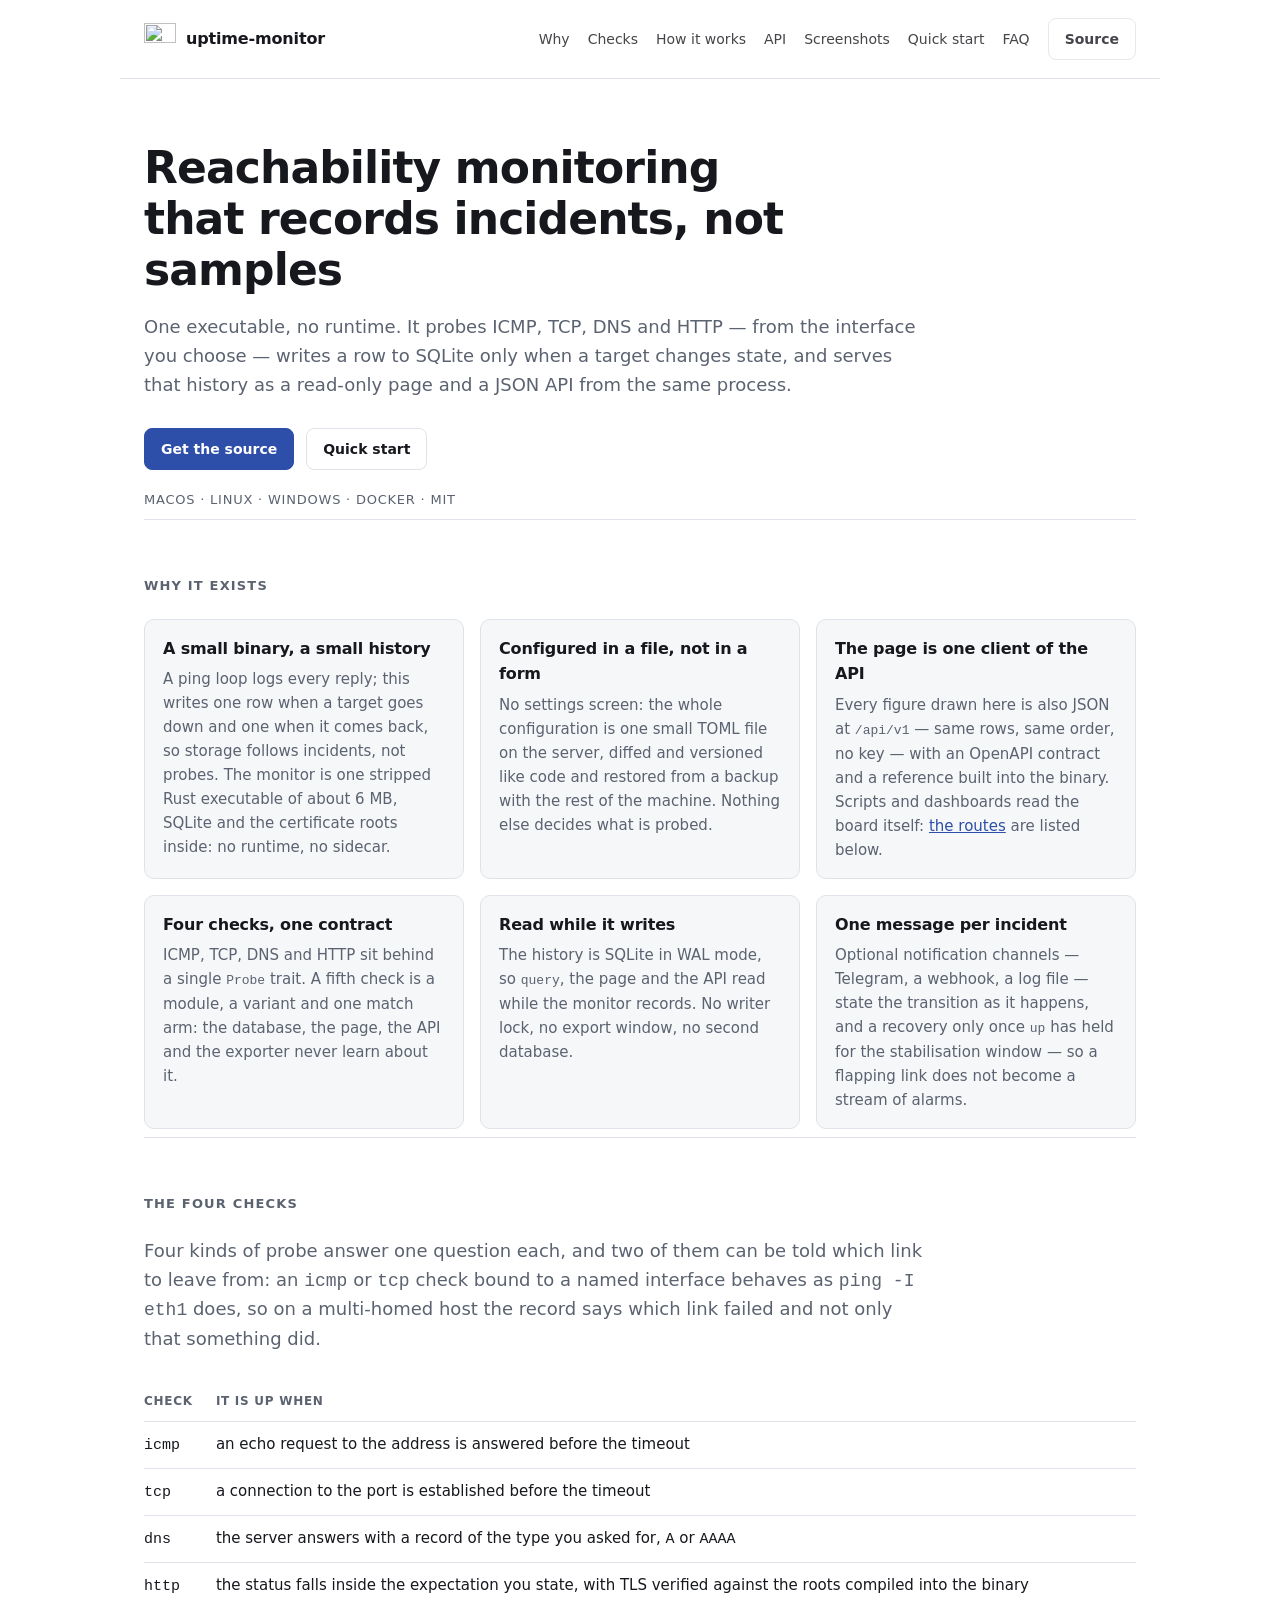
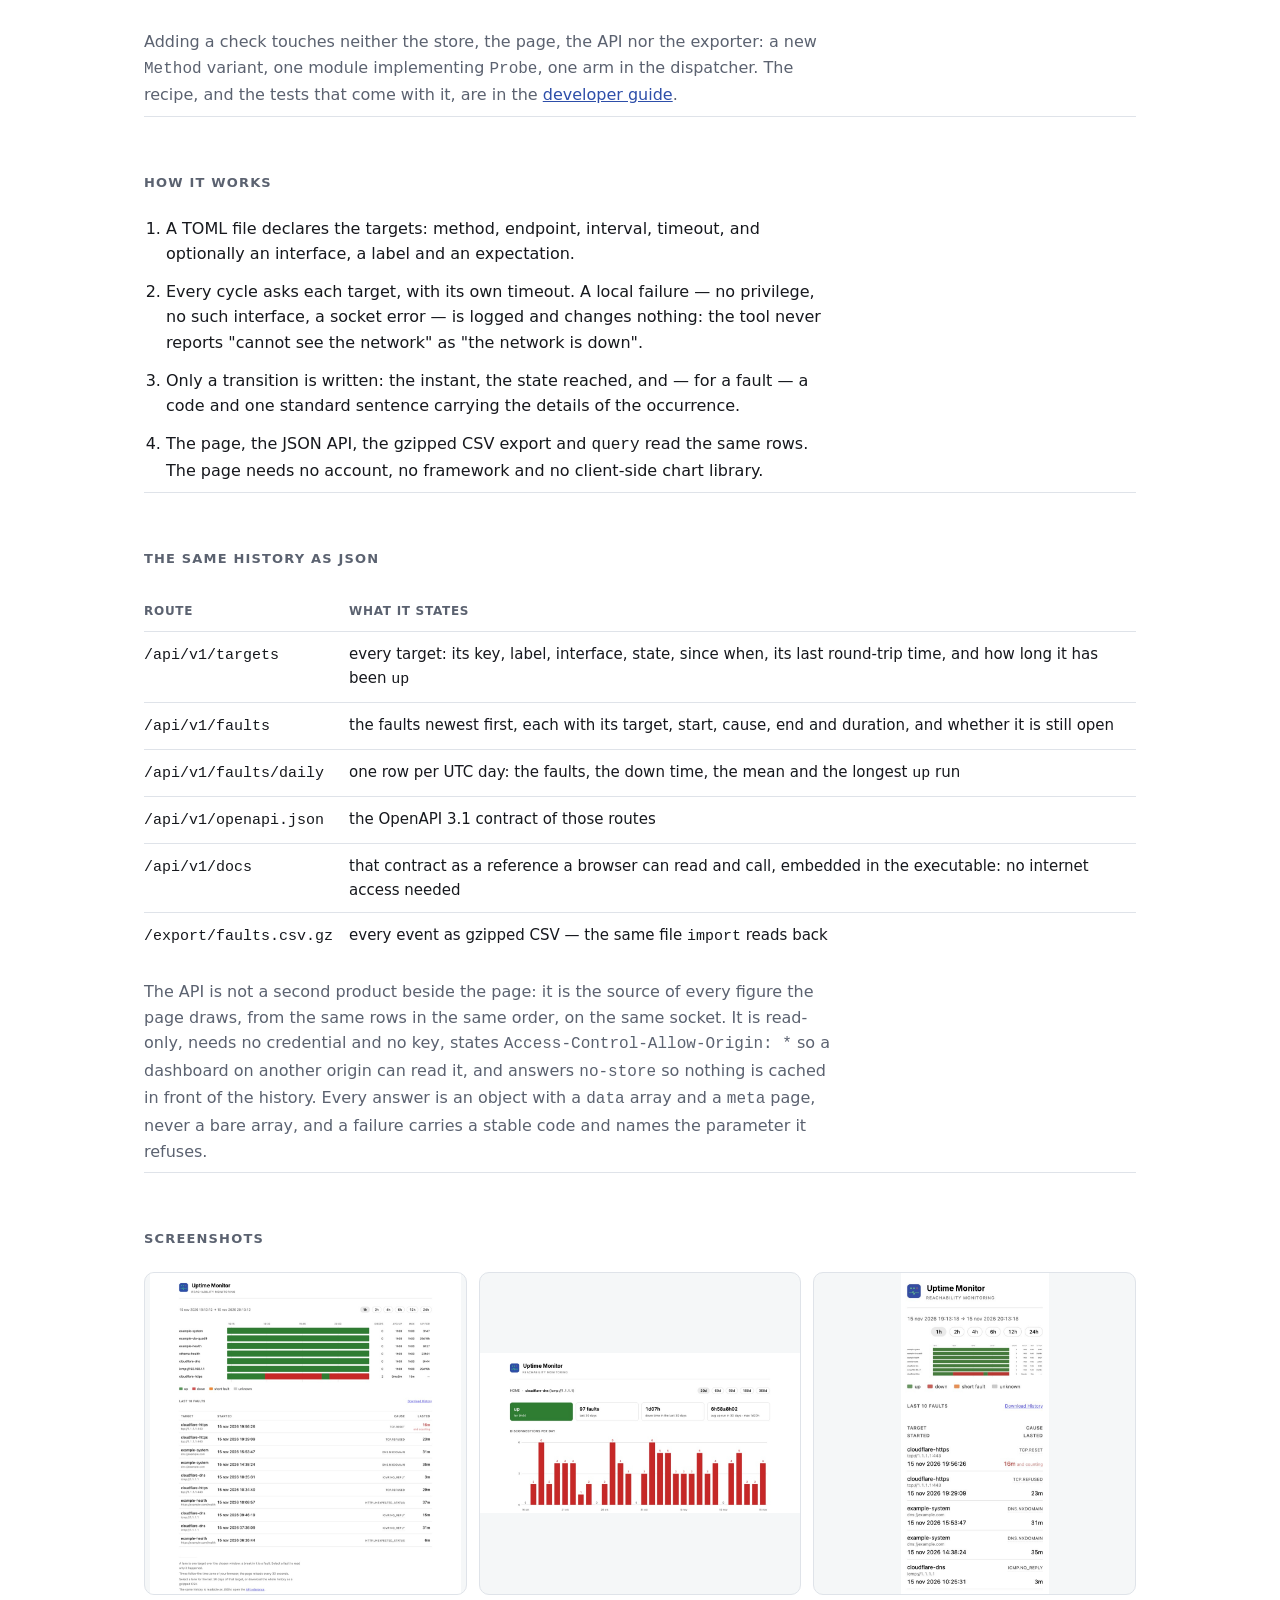
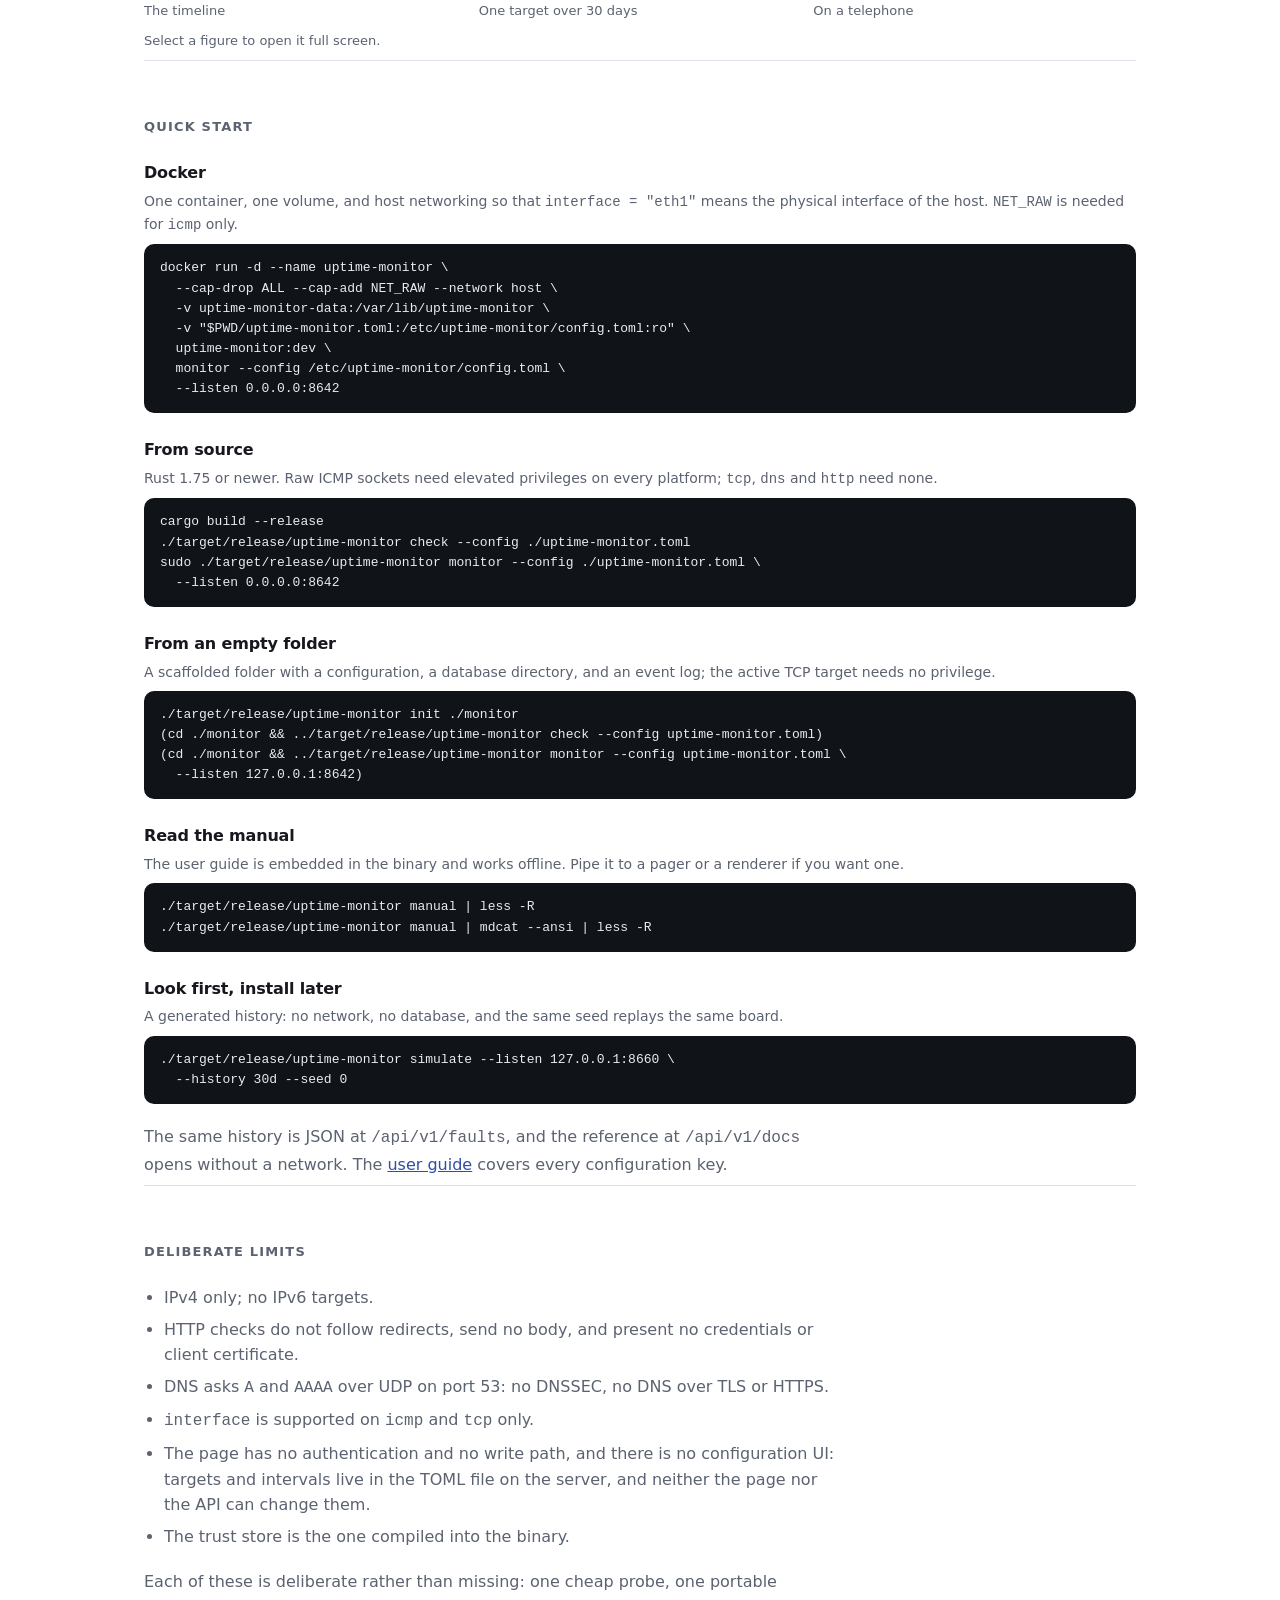
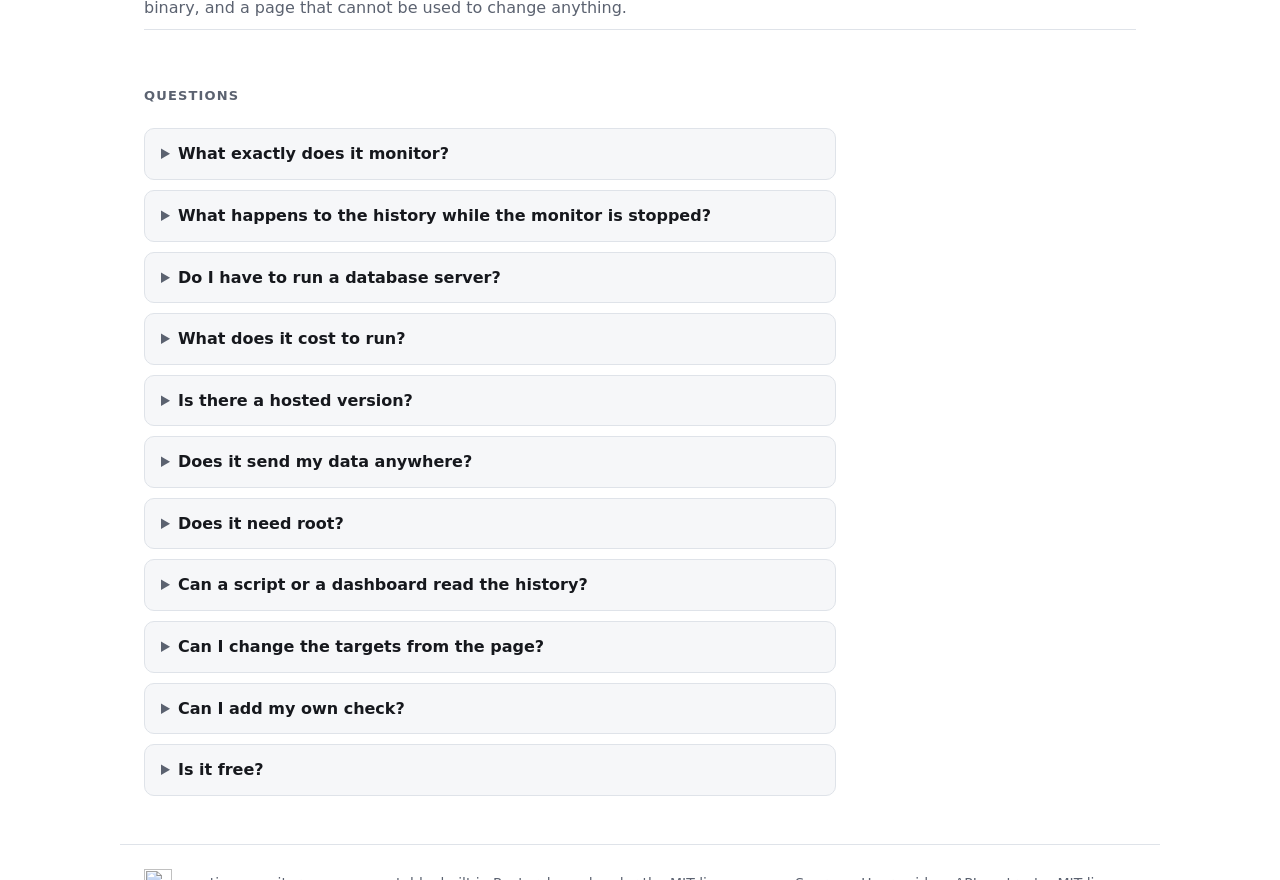
==== commit 70f4efcb: "feat: record monitor downtime as unknown" ====
--- a/site/index.html
+++ b/site/index.html
@@ -316,6 +316,12 @@
           <code>down</code>, and only a change is recorded.</p>
       </details>
       <details>
+        <summary>What happens to the history while the monitor is stopped?</summary>
+        <p>A restart after a long absence is shown as a grey <code>unknown</code> stretch rather than
+          carrying the last state forward: the unobserved time is never counted as down time. The
+          threshold is <code>gap_after_ms</code>, 60 seconds by default.</p>
+      </details>
+      <details>
         <summary>Do I have to run a database server?</summary>
         <p>No. The history is one SQLite file next to the binary, in WAL mode, so it can be read while
           the monitor writes.</p>
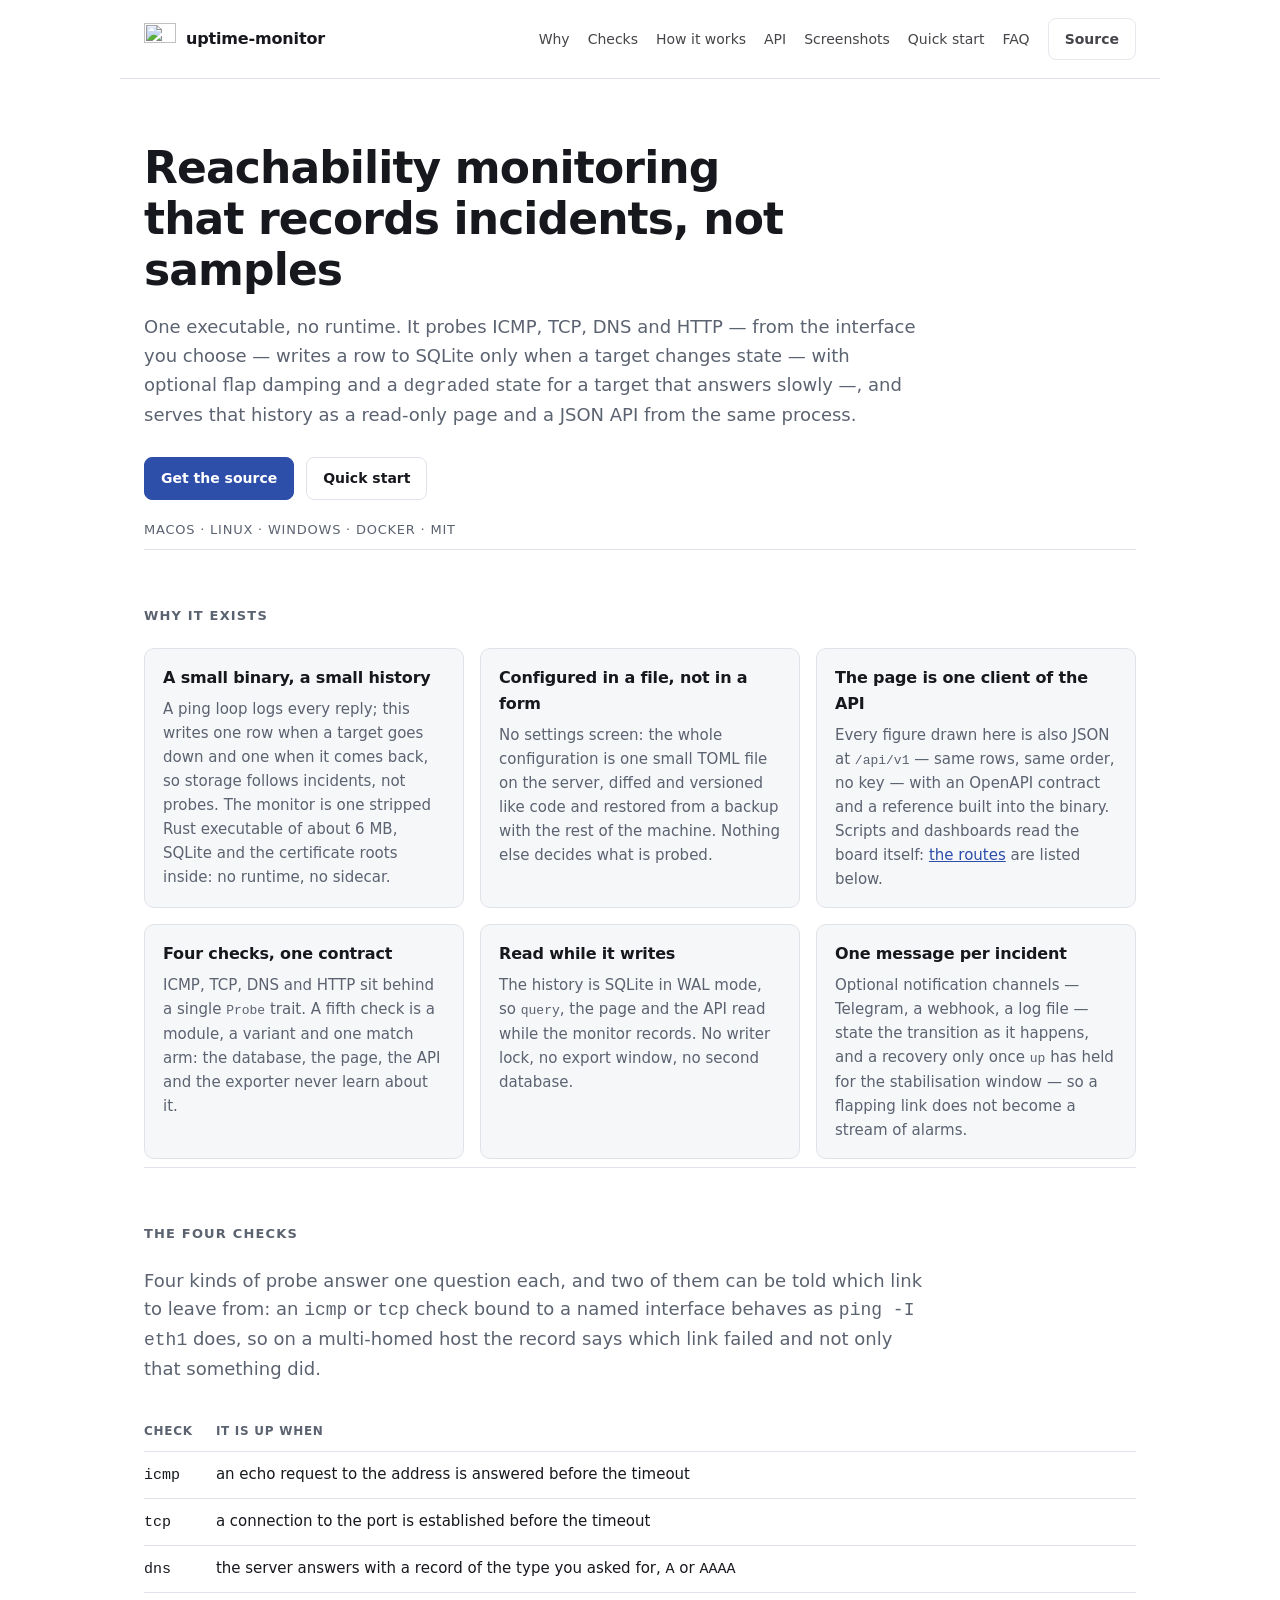
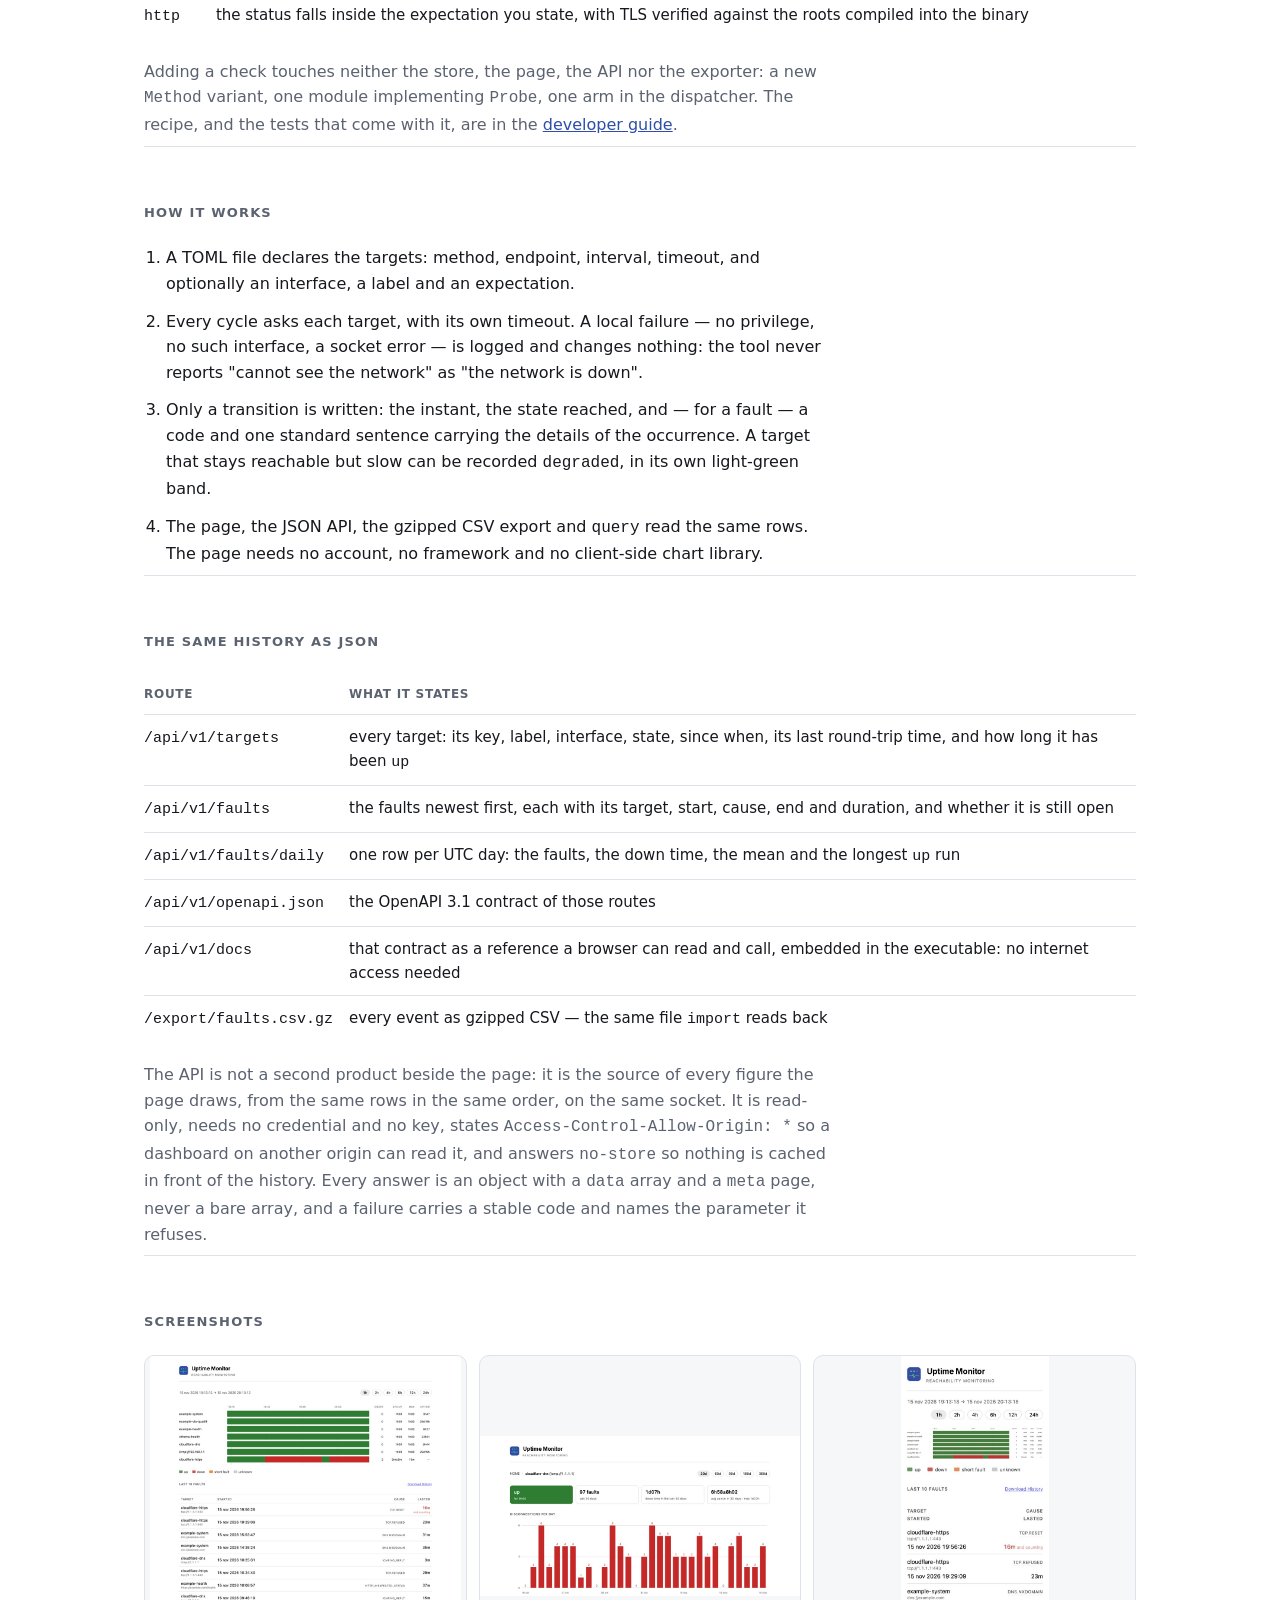
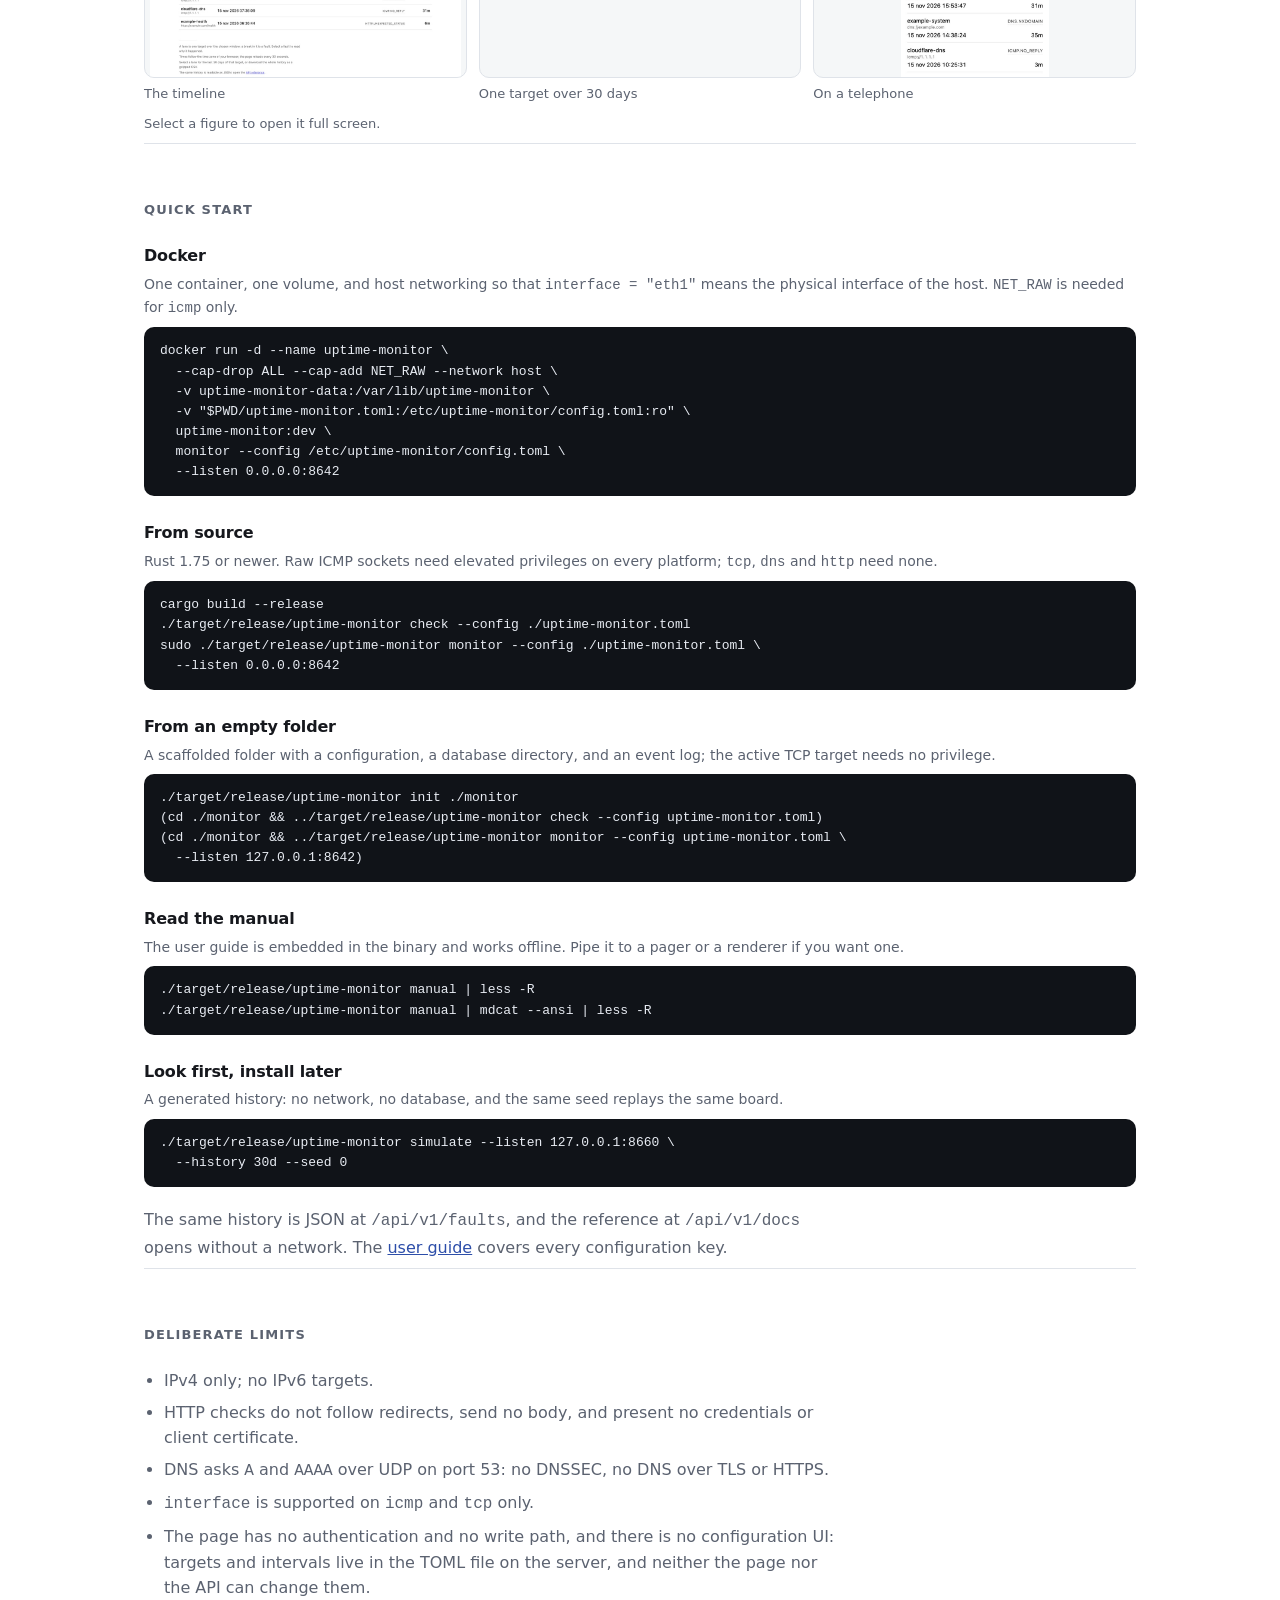
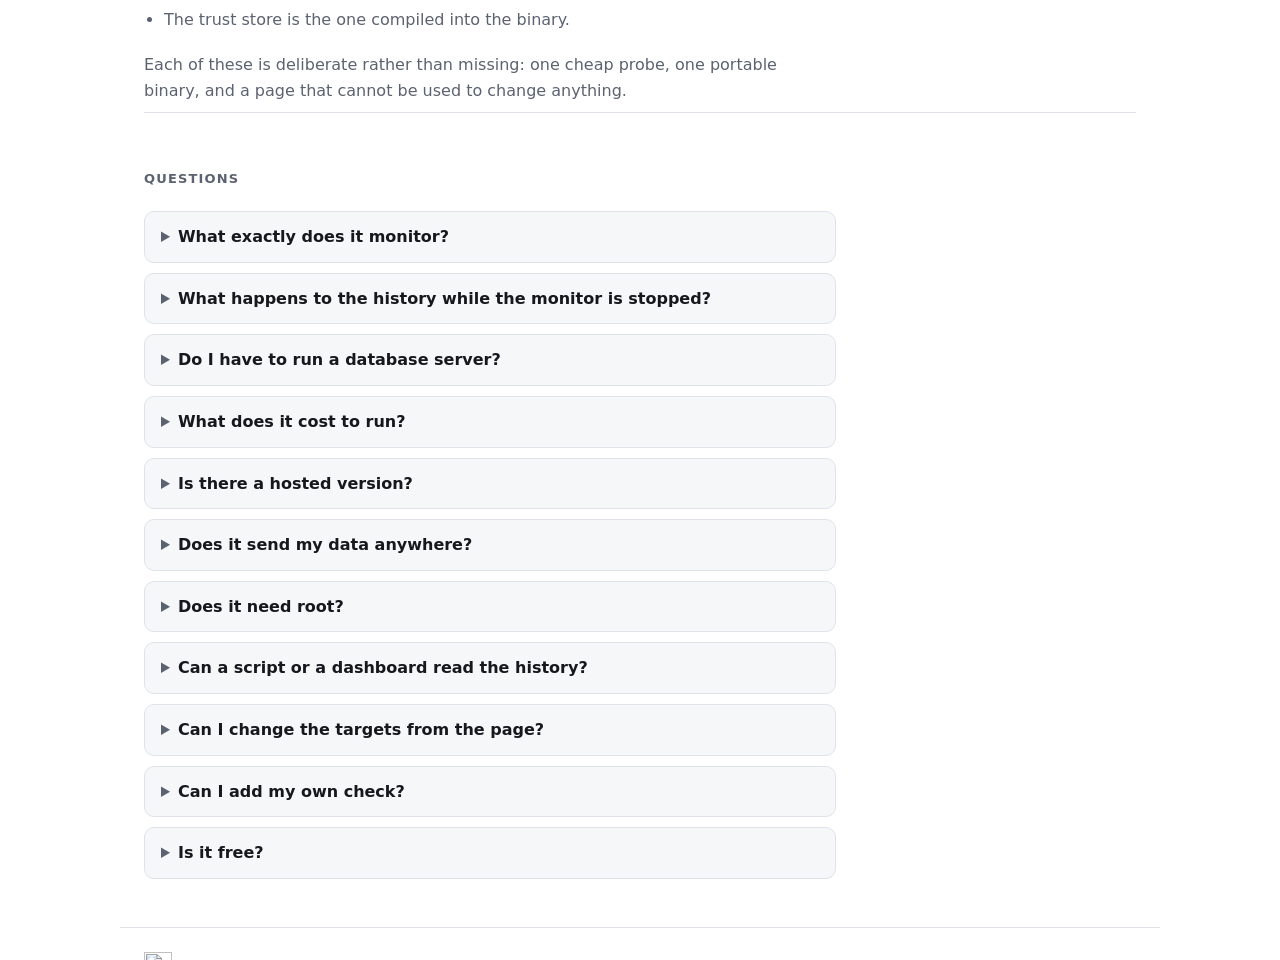
==== commit bb57a155: "feat(monitor): add flap damping, the degraded state, and its simulation" ====
--- a/site/index.html
+++ b/site/index.html
@@ -61,8 +61,9 @@
   <section id="top" class="hero">
     <h1>Reachability monitoring that records incidents, not samples</h1>
     <p class="lead">One executable, no runtime. It probes ICMP, TCP, DNS and HTTP — from the interface
-      you choose — writes a row to SQLite only when a target changes state, and serves that history as
-      a read-only page and a JSON API from the same process.</p>
+      you choose — writes a row to SQLite only when a target changes state — with optional flap
+      damping and a <code>degraded</code> state for a target that answers slowly —, and serves that
+      history as a read-only page and a JSON API from the same process.</p>
     <p class="actions">
       <a class="button primary" href="https://github.com/dashie/uptime-monitor">Get the source</a>
       <a class="button" href="#quick-start">Quick start</a>
@@ -150,7 +151,8 @@
         interface, a socket error — is logged and changes nothing: the tool never reports "cannot see
         the network" as "the network is down".</li>
       <li>Only a transition is written: the instant, the state reached, and — for a fault — a code and
-        one standard sentence carrying the details of the occurrence.</li>
+        one standard sentence carrying the details of the occurrence. A target that stays reachable
+        but slow can be recorded <code>degraded</code>, in its own light-green band.</li>
       <li>The page, the JSON API, the gzipped CSV export and <code>query</code> read the same rows. The
         page needs no account, no framework and no client-side chart library.</li>
     </ol>
